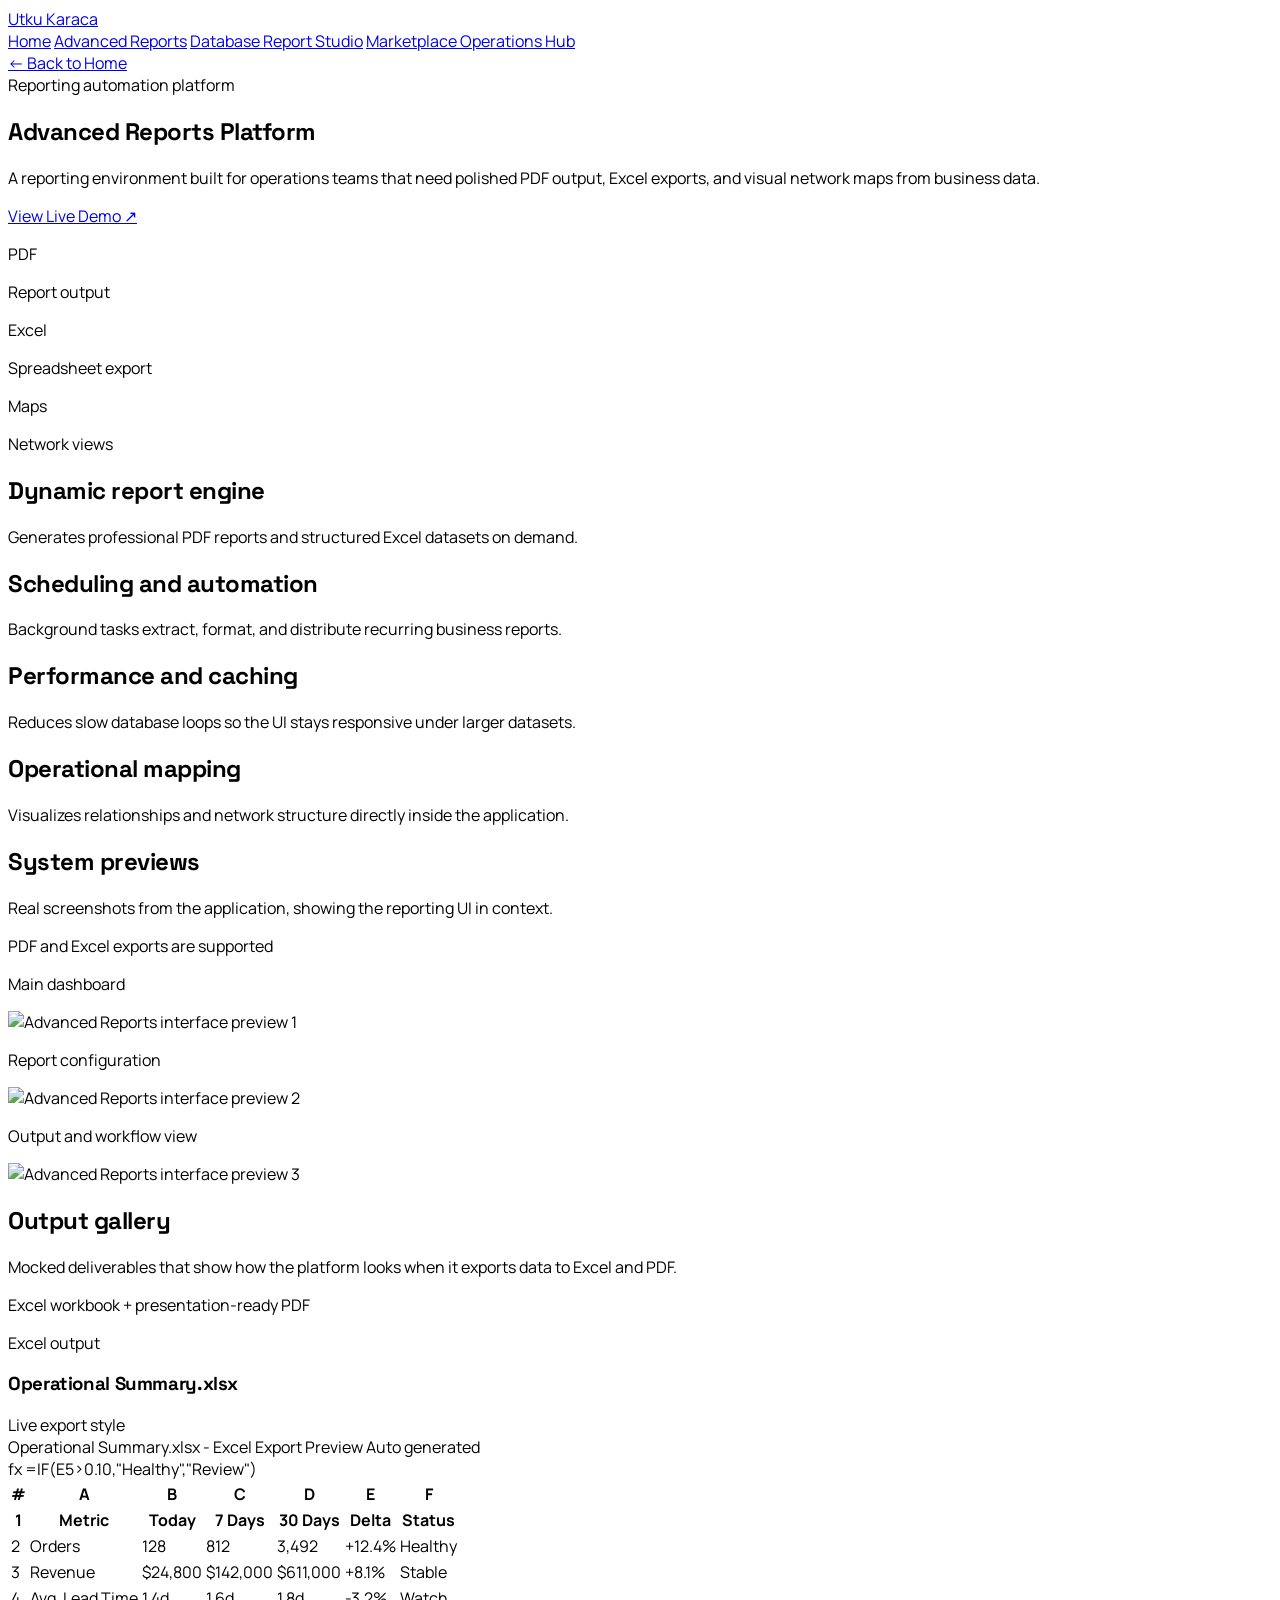
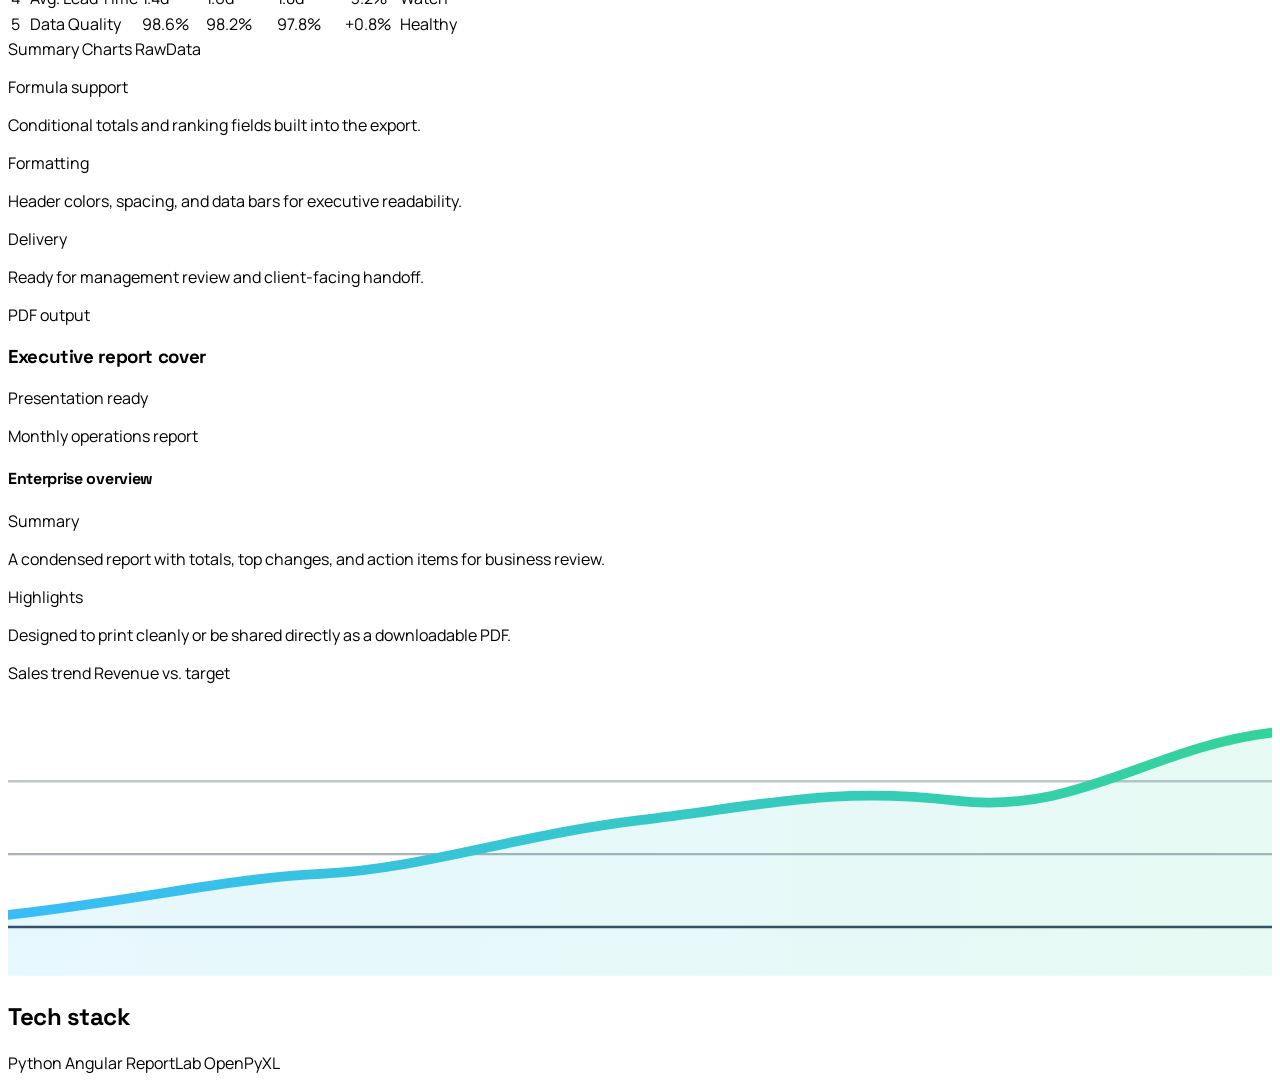
==== advanced-reports.html @ 35b6f120 "advanved button" ====
<!DOCTYPE html>
<html lang="en">
<head>
    <meta charset="UTF-8">
    <meta name="viewport" content="width=device-width, initial-scale=1.0">
    <title>Advanced Reports Platform | Utku Karaca</title>
    <script src="https://cdn.tailwindcss.com"></script>
    <style>
        @import url('https://fonts.googleapis.com/css2?family=Manrope:wght@400;500;600;700;800&family=Space+Grotesk:wght@500;600;700&display=swap');
        body { font-family: 'Manrope', sans-serif; }
        h1, h2, h3, h4 { font-family: 'Space Grotesk', sans-serif; letter-spacing: -0.02em; }
    </style>
</head>
<body class="bg-slate-950 text-slate-100">
    <div class="fixed inset-0 pointer-events-none -z-10 overflow-hidden">
        <div class="absolute -top-24 -left-24 h-80 w-80 rounded-full bg-sky-500/20 blur-3xl"></div>
        <div class="absolute top-1/3 -right-24 h-80 w-80 rounded-full bg-cyan-500/10 blur-3xl"></div>
    </div>

    <nav class="sticky top-0 z-50 border-b border-white/10 bg-slate-950/80 backdrop-blur-xl">
        <div class="max-w-7xl mx-auto px-6">
            <div class="flex h-16 items-center justify-between">
                <a href="index.html" class="text-lg font-semibold tracking-tight text-white">Utku Karaca</a>
                <div class="hidden md:flex items-center gap-8 text-sm font-medium text-slate-300">
                    <a href="index.html" class="hover:text-white transition">Home</a>
                    <a href="advanced-reports.html" class="text-white">Advanced Reports</a>
                    <a href="project_y.html" class="hover:text-white transition">Database Report Studio</a>
                    <a href="project_x.html" class="hover:text-white transition">Marketplace Operations Hub</a>
                </div>
            </div>
        </div>
    </nav>

    <main class="max-w-5xl mx-auto px-6 py-16 lg:py-24">
        <a href="index.html" class="inline-flex items-center rounded-full border border-white/10 bg-white/5 px-4 py-2 text-sm font-semibold text-white transition hover:bg-white/10">
            <span class="mr-2">&larr;</span> Back to Home
        </a>

        <section class="mt-10 grid gap-10 lg:grid-cols-[1.15fr_0.85fr] lg:items-end">
            <div>
                <span class="inline-flex items-center rounded-full border border-sky-400/30 bg-sky-400/10 px-4 py-2 text-sm font-medium text-sky-200">
                    Reporting automation platform
                </span>
                <h1 class="mt-6 text-4xl font-extrabold tracking-tight text-white sm:text-5xl">Advanced Reports Platform</h1>
                <p class="mt-6 max-w-3xl text-lg leading-8 text-slate-300">
                    A reporting environment built for operations teams that need polished PDF output, Excel exports, and visual network maps from business data.
                </p>
                <div class="mt-8 flex flex-wrap gap-3">
                    <a href="https://sqlkk.github.io/advanced_reports_stage" target="_blank" rel="noopener noreferrer" class="inline-flex items-center justify-center rounded-full bg-cyan-500 px-6 py-3 text-sm font-bold text-slate-950 transition hover:bg-cyan-400 shadow-lg shadow-cyan-500/20">View Live Demo &nearr;</a>
                </div>
            </div>

            <div class="rounded-3xl border border-white/10 bg-white/5 p-6 shadow-2xl shadow-black/20 backdrop-blur">
                <div class="grid gap-4 sm:grid-cols-3">
                    <div class="rounded-2xl border border-white/10 bg-slate-900/70 p-4 text-center">
                        <p class="text-sm uppercase tracking-[0.2em] text-slate-400">PDF</p>
                        <p class="mt-2 text-lg font-semibold text-white">Report output</p>
                    </div>
                    <div class="rounded-2xl border border-white/10 bg-slate-900/70 p-4 text-center">
                        <p class="text-sm uppercase tracking-[0.2em] text-slate-400">Excel</p>
                        <p class="mt-2 text-lg font-semibold text-white">Spreadsheet export</p>
                    </div>
                    <div class="rounded-2xl border border-white/10 bg-slate-900/70 p-4 text-center">
                        <p class="text-sm uppercase tracking-[0.2em] text-slate-400">Maps</p>
                        <p class="mt-2 text-lg font-semibold text-white">Network views</p>
                    </div>
                </div>
            </div>
        </section>

        <section class="mt-12 grid gap-6 md:grid-cols-2 xl:grid-cols-4">
            <div class="rounded-3xl border border-white/10 bg-white/5 p-6">
                <h2 class="text-lg font-semibold text-white">Dynamic report engine</h2>
                <p class="mt-3 text-sm leading-7 text-slate-300">Generates professional PDF reports and structured Excel datasets on demand.</p>
            </div>
            <div class="rounded-3xl border border-white/10 bg-white/5 p-6">
                <h2 class="text-lg font-semibold text-white">Scheduling and automation</h2>
                <p class="mt-3 text-sm leading-7 text-slate-300">Background tasks extract, format, and distribute recurring business reports.</p>
            </div>
            <div class="rounded-3xl border border-white/10 bg-white/5 p-6">
                <h2 class="text-lg font-semibold text-white">Performance and caching</h2>
                <p class="mt-3 text-sm leading-7 text-slate-300">Reduces slow database loops so the UI stays responsive under larger datasets.</p>
            </div>
            <div class="rounded-3xl border border-white/10 bg-white/5 p-6">
                <h2 class="text-lg font-semibold text-white">Operational mapping</h2>
                <p class="mt-3 text-sm leading-7 text-slate-300">Visualizes relationships and network structure directly inside the application.</p>
            </div>
        </section>

        <section class="mt-12 rounded-3xl border border-white/10 bg-slate-900/60 p-8 shadow-xl shadow-black/10">
            <div class="flex flex-wrap items-center justify-between gap-4 border-b border-white/10 pb-4">
                <div>
                    <h2 class="text-2xl font-bold text-white">System previews</h2>
                    <p class="mt-2 text-sm text-slate-300">Real screenshots from the application, showing the reporting UI in context.</p>
                </div>
                <div class="rounded-full border border-emerald-400/20 bg-emerald-400/10 px-4 py-2 text-sm font-semibold text-emerald-200">
                    PDF and Excel exports are supported
                </div>
            </div>

            <div class="mt-8 grid gap-6 md:grid-cols-2">
                <div class="rounded-2xl border border-white/10 bg-slate-950/60 p-3 shadow-lg">
                    <p class="mb-3 px-2 text-xs font-semibold uppercase tracking-[0.25em] text-slate-400">Main dashboard</p>
                    <img src="advanced_reports_im/img1.png" alt="Advanced Reports interface preview 1" class="w-full rounded-xl border border-white/10 transition duration-500 hover:scale-[1.01]">
                </div>
                <div class="rounded-2xl border border-white/10 bg-slate-950/60 p-3 shadow-lg">
                    <p class="mb-3 px-2 text-xs font-semibold uppercase tracking-[0.25em] text-slate-400">Report configuration</p>
                    <img src="advanced_reports_im/img2.png" alt="Advanced Reports interface preview 2" class="w-full rounded-xl border border-white/10 transition duration-500 hover:scale-[1.01]">
                </div>
                <div class="rounded-2xl border border-white/10 bg-slate-950/60 p-3 shadow-lg md:col-span-2">
                    <p class="mb-3 px-2 text-xs font-semibold uppercase tracking-[0.25em] text-slate-400">Output and workflow view</p>
                    <img src="advanced_reports_im/img3.png" alt="Advanced Reports interface preview 3" class="w-full rounded-xl border border-white/10 transition duration-500 hover:scale-[1.01]">
                </div>
            </div>
        </section>

        <section class="mt-12 rounded-3xl border border-white/10 bg-white/5 p-8">
            <div class="flex flex-wrap items-end justify-between gap-4 border-b border-white/10 pb-4">
                <div>
                    <h2 class="text-2xl font-bold text-white">Output gallery</h2>
                    <p class="mt-2 text-sm text-slate-300">Mocked deliverables that show how the platform looks when it exports data to Excel and PDF.</p>
                </div>
                <div class="rounded-full border border-sky-400/20 bg-sky-400/10 px-4 py-2 text-sm font-semibold text-sky-200">
                    Excel workbook + presentation-ready PDF
                </div>
            </div>

            <div class="mt-8 grid gap-6 xl:grid-cols-[1.1fr_0.9fr]">
                <div class="rounded-3xl border border-sky-400/20 bg-slate-950/80 p-5 shadow-2xl shadow-black/20">
                    <div class="flex items-center justify-between border-b border-white/10 pb-4">
                        <div>
                            <p class="text-xs font-semibold uppercase tracking-[0.25em] text-slate-400">Excel output</p>
                            <h3 class="mt-1 text-xl font-bold text-white">Operational Summary.xlsx</h3>
                        </div>
                        <div class="rounded-full bg-emerald-400/10 px-3 py-1 text-xs font-semibold text-emerald-200">Live export style</div>
                    </div>

                    <div class="mt-5 overflow-hidden rounded-2xl border border-white/10 bg-white text-slate-900 shadow-xl">
                        <div class="flex items-center justify-between border-b border-slate-200 bg-[#f3f5f8] px-4 py-2 text-xs text-slate-600">
                            <div class="flex items-center gap-2">
                                <span class="h-2.5 w-2.5 rounded-full bg-red-400"></span>
                                <span class="h-2.5 w-2.5 rounded-full bg-amber-400"></span>
                                <span class="h-2.5 w-2.5 rounded-full bg-emerald-400"></span>
                            </div>
                            <span class="font-semibold">Operational Summary.xlsx - Excel Export Preview</span>
                            <span class="text-slate-400">Auto generated</span>
                        </div>

                        <div class="border-b border-slate-200 bg-[#e9edf3] px-4 py-2 text-xs text-slate-700">
                            <span class="font-semibold text-slate-500">fx</span>
                            <span class="ml-2 rounded bg-white px-2 py-1 font-mono text-[11px]">=IF(E5&gt;0.10,"Healthy","Review")</span>
                        </div>

                        <div class="overflow-x-auto">
                            <table class="w-full min-w-[760px] border-collapse text-[13px]">
                                <thead>
                                    <tr class="bg-[#eef2f7] text-[11px] uppercase tracking-[0.15em] text-slate-500">
                                        <th class="w-12 border border-slate-200 px-2 py-2 text-center">#</th>
                                        <th class="w-32 border border-slate-200 px-3 py-2 text-left">A</th>
                                        <th class="w-28 border border-slate-200 px-3 py-2 text-left">B</th>
                                        <th class="w-28 border border-slate-200 px-3 py-2 text-left">C</th>
                                        <th class="w-28 border border-slate-200 px-3 py-2 text-left">D</th>
                                        <th class="w-28 border border-slate-200 px-3 py-2 text-left">E</th>
                                        <th class="w-28 border border-slate-200 px-3 py-2 text-left">F</th>
                                    </tr>
                                    <tr class="bg-[#f8fafc] text-[12px] font-semibold text-slate-700">
                                        <th class="border border-slate-200 px-2 py-2 text-center">1</th>
                                        <th class="border border-slate-200 px-3 py-2 text-left">Metric</th>
                                        <th class="border border-slate-200 px-3 py-2 text-left">Today</th>
                                        <th class="border border-slate-200 px-3 py-2 text-left">7 Days</th>
                                        <th class="border border-slate-200 px-3 py-2 text-left">30 Days</th>
                                        <th class="border border-slate-200 px-3 py-2 text-left">Delta</th>
                                        <th class="border border-slate-200 px-3 py-2 text-left">Status</th>
                                    </tr>
                                </thead>
                                <tbody>
                                    <tr>
                                        <td class="border border-slate-200 px-2 py-2 text-center bg-[#f8fafc] text-slate-500">2</td>
                                        <td class="border border-slate-200 px-3 py-2 font-medium">Orders</td>
                                        <td class="border border-slate-200 px-3 py-2">128</td>
                                        <td class="border border-slate-200 px-3 py-2">812</td>
                                        <td class="border border-slate-200 px-3 py-2">3,492</td>
                                        <td class="border border-slate-200 px-3 py-2 text-emerald-700 font-semibold">+12.4%</td>
                                        <td class="border border-slate-200 px-3 py-2"><span class="rounded bg-emerald-100 px-2 py-1 text-xs font-semibold text-emerald-700">Healthy</span></td>
                                    </tr>
                                    <tr class="bg-slate-50/70">
                                        <td class="border border-slate-200 px-2 py-2 text-center bg-[#f8fafc] text-slate-500">3</td>
                                        <td class="border border-slate-200 px-3 py-2 font-medium">Revenue</td>
                                        <td class="border border-slate-200 px-3 py-2">$24,800</td>
                                        <td class="border border-slate-200 px-3 py-2">$142,000</td>
                                        <td class="border border-slate-200 px-3 py-2">$611,000</td>
                                        <td class="border border-slate-200 px-3 py-2 text-emerald-700 font-semibold">+8.1%</td>
                                        <td class="border border-slate-200 px-3 py-2"><span class="rounded bg-emerald-100 px-2 py-1 text-xs font-semibold text-emerald-700">Stable</span></td>
                                    </tr>
                                    <tr>
                                        <td class="border border-slate-200 px-2 py-2 text-center bg-[#f8fafc] text-slate-500">4</td>
                                        <td class="border border-slate-200 px-3 py-2 font-medium">Avg. Lead Time</td>
                                        <td class="border border-slate-200 px-3 py-2">1.4d</td>
                                        <td class="border border-slate-200 px-3 py-2">1.6d</td>
                                        <td class="border border-slate-200 px-3 py-2">1.8d</td>
                                        <td class="border border-slate-200 px-3 py-2 text-amber-700 font-semibold">-3.2%</td>
                                        <td class="border border-slate-200 px-3 py-2"><span class="rounded bg-amber-100 px-2 py-1 text-xs font-semibold text-amber-700">Watch</span></td>
                                    </tr>
                                    <tr class="bg-slate-50/70">
                                        <td class="border border-slate-200 px-2 py-2 text-center bg-[#f8fafc] text-slate-500">5</td>
                                        <td class="border border-slate-200 px-3 py-2 font-medium">Data Quality</td>
                                        <td class="border border-slate-200 px-3 py-2">98.6%</td>
                                        <td class="border border-slate-200 px-3 py-2">98.2%</td>
                                        <td class="border border-slate-200 px-3 py-2">97.8%</td>
                                        <td class="border border-slate-200 px-3 py-2 text-emerald-700 font-semibold">+0.8%</td>
                                        <td class="border border-slate-200 px-3 py-2"><span class="rounded bg-emerald-100 px-2 py-1 text-xs font-semibold text-emerald-700">Healthy</span></td>
                                    </tr>
                                </tbody>
                            </table>
                        </div>

                        <div class="border-t border-slate-200 bg-[#eef2f7] px-4 py-2 text-xs text-slate-600">
                            <span class="inline-flex items-center rounded bg-white px-2 py-1 font-semibold">Summary</span>
                            <span class="ml-2 inline-flex items-center rounded bg-slate-200 px-2 py-1">Charts</span>
                            <span class="ml-2 inline-flex items-center rounded bg-slate-200 px-2 py-1">RawData</span>
                        </div>
                    </div>

                    <div class="mt-5 grid gap-4 sm:grid-cols-3">
                        <div class="rounded-2xl border border-white/10 bg-slate-900/70 p-4">
                            <p class="text-xs uppercase tracking-[0.2em] text-slate-400">Formula support</p>
                            <p class="mt-2 text-sm text-slate-200">Conditional totals and ranking fields built into the export.</p>
                        </div>
                        <div class="rounded-2xl border border-white/10 bg-slate-900/70 p-4">
                            <p class="text-xs uppercase tracking-[0.2em] text-slate-400">Formatting</p>
                            <p class="mt-2 text-sm text-slate-200">Header colors, spacing, and data bars for executive readability.</p>
                        </div>
                        <div class="rounded-2xl border border-white/10 bg-slate-900/70 p-4">
                            <p class="text-xs uppercase tracking-[0.2em] text-slate-400">Delivery</p>
                            <p class="mt-2 text-sm text-slate-200">Ready for management review and client-facing handoff.</p>
                        </div>
                    </div>
                </div>

                <div class="rounded-3xl border border-white/10 bg-slate-950/80 p-5 shadow-2xl shadow-black/20">
                    <div class="flex items-center justify-between border-b border-white/10 pb-4">
                        <div>
                            <p class="text-xs font-semibold uppercase tracking-[0.25em] text-slate-400">PDF output</p>
                            <h3 class="mt-1 text-xl font-bold text-white">Executive report cover</h3>
                        </div>
                        <div class="rounded-full bg-sky-400/10 px-3 py-1 text-xs font-semibold text-sky-200">Presentation ready</div>
                    </div>

                    <div class="mt-5 rounded-3xl border border-white/10 bg-gradient-to-br from-slate-900 via-slate-950 to-slate-900 p-6">
                        <div class="flex items-center justify-between">
                            <div>
                                <p class="text-xs uppercase tracking-[0.25em] text-sky-300">Monthly operations report</p>
                                <h4 class="mt-2 text-2xl font-bold text-white">Enterprise overview</h4>
                            </div>
                            <div class="h-12 w-12 rounded-2xl bg-white/10"></div>
                        </div>

                        <div class="mt-6 grid gap-4 sm:grid-cols-2">
                            <div class="rounded-2xl border border-white/10 bg-white/5 p-4">
                                <p class="text-xs uppercase tracking-[0.2em] text-slate-400">Summary</p>
                                <p class="mt-2 text-sm leading-6 text-slate-200">A condensed report with totals, top changes, and action items for business review.</p>
                            </div>
                            <div class="rounded-2xl border border-white/10 bg-white/5 p-4">
                                <p class="text-xs uppercase tracking-[0.2em] text-slate-400">Highlights</p>
                                <p class="mt-2 text-sm leading-6 text-slate-200">Designed to print cleanly or be shared directly as a downloadable PDF.</p>
                            </div>
                        </div>

                        <div class="mt-6 h-44 rounded-2xl border border-white/10 bg-slate-900/70 p-4">
                            <div class="mb-3 flex items-center justify-between text-xs uppercase tracking-[0.2em] text-slate-400">
                                <span>Sales trend</span>
                                <span>Revenue vs. target</span>
                            </div>
                            <svg viewBox="0 0 520 120" class="h-full w-full" aria-label="Sales trend chart">
                                <defs>
                                    <linearGradient id="trendGradient" x1="0" x2="1" y1="0" y2="0">
                                        <stop offset="0%" stop-color="#38bdf8" />
                                        <stop offset="100%" stop-color="#34d399" />
                                    </linearGradient>
                                </defs>
                                <g stroke="#334155" stroke-width="1">
                                    <line x1="0" y1="100" x2="520" y2="100" />
                                    <line x1="0" y1="70" x2="520" y2="70" opacity="0.4" />
                                    <line x1="0" y1="40" x2="520" y2="40" opacity="0.3" />
                                </g>
                                <path d="M 0 95 C 60 88, 90 80, 130 78 S 210 62, 260 56 S 340 42, 390 48 S 470 26, 520 20" fill="none" stroke="url(#trendGradient)" stroke-width="4" stroke-linecap="round" />
                                <path d="M 0 95 C 60 88, 90 80, 130 78 S 210 62, 260 56 S 340 42, 390 48 S 470 26, 520 20 L 520 120 L 0 120 Z" fill="url(#trendGradient)" opacity="0.12" />
                            </svg>
                        </div>
                    </div>
                </div>
            </div>
        </section>

        <section class="mt-12 rounded-3xl border border-white/10 bg-white/5 p-8">
            <h2 class="text-2xl font-bold text-white">Tech stack</h2>
            <div class="mt-5 flex flex-wrap gap-3 text-sm font-semibold">
                <span class="rounded-full bg-sky-400/10 px-4 py-2 text-sky-200">Python</span>
                <span class="rounded-full bg-sky-400/10 px-4 py-2 text-sky-200">Angular</span>
                <span class="rounded-full bg-sky-400/10 px-4 py-2 text-sky-200">ReportLab</span>
                <span class="rounded-full bg-sky-400/10 px-4 py-2 text-sky-200">OpenPyXL</span>
            </div>
        </section>
    </main>
</body>
</html>
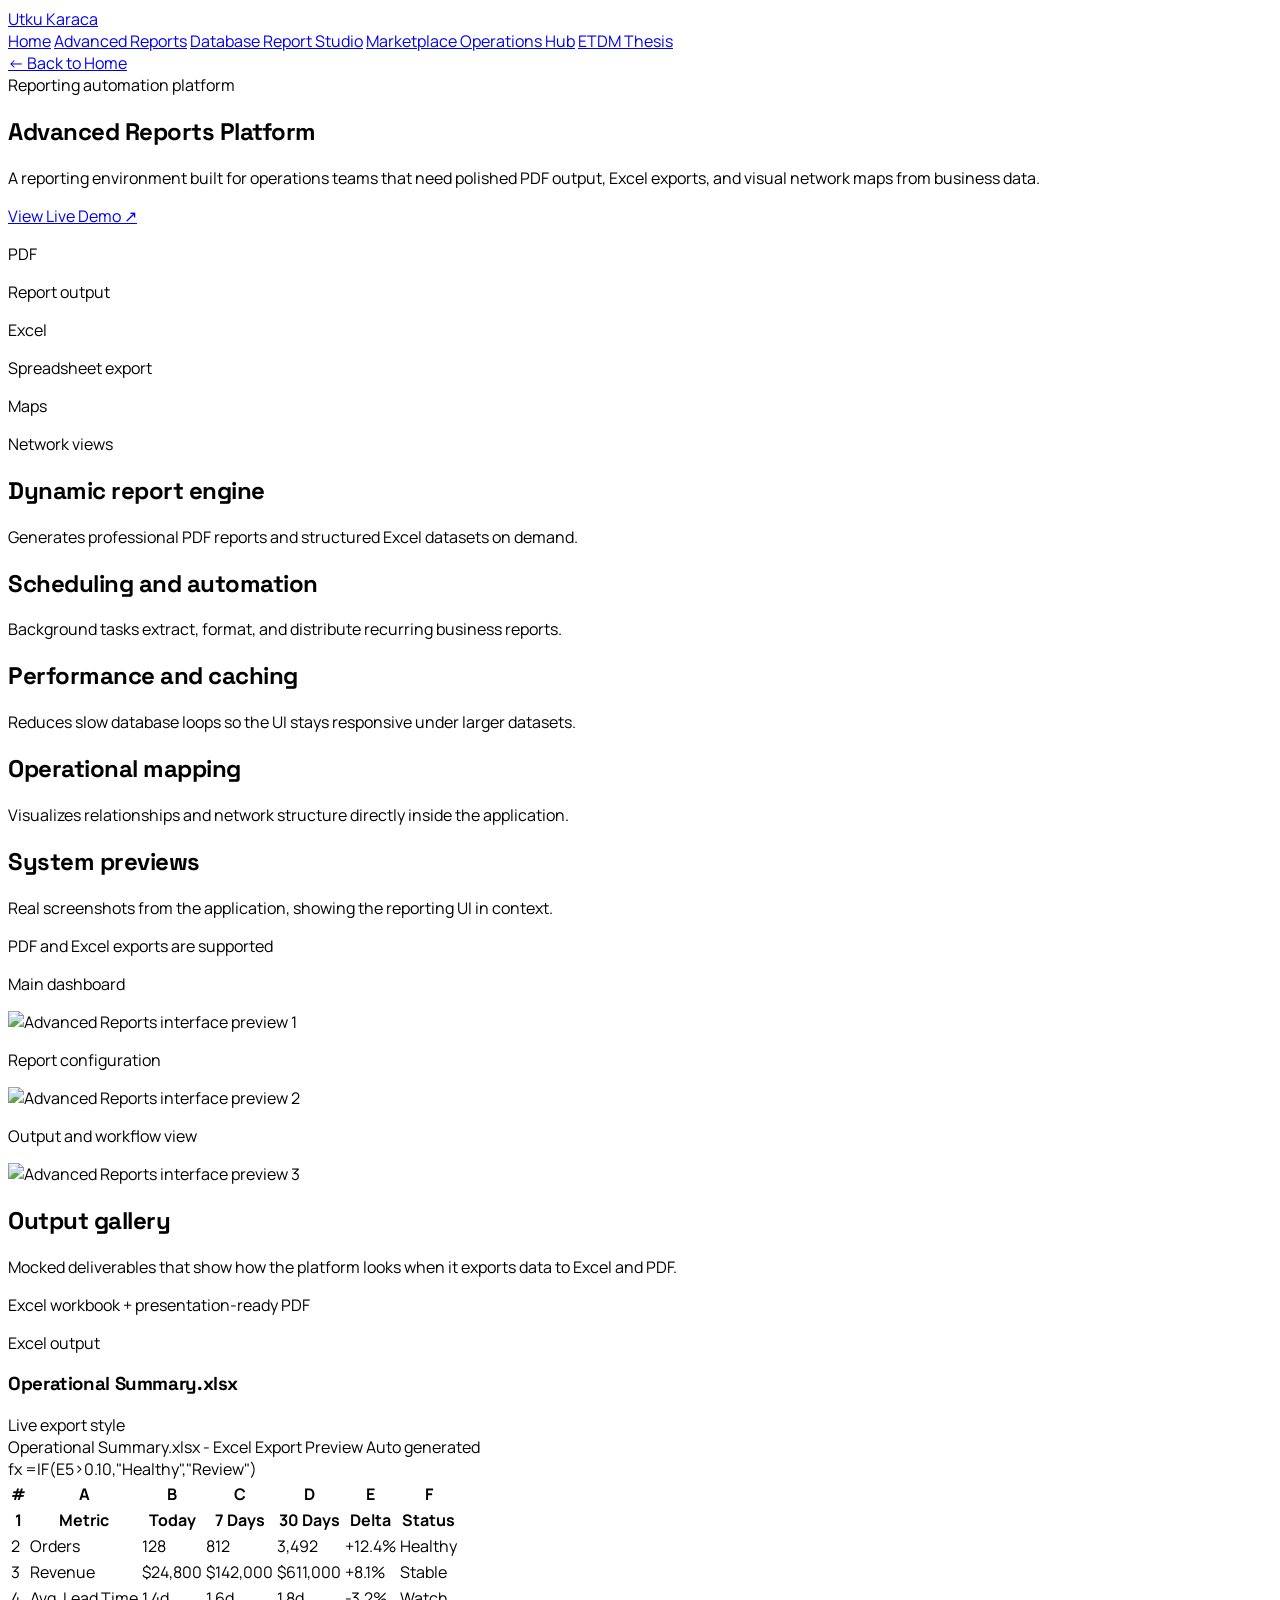
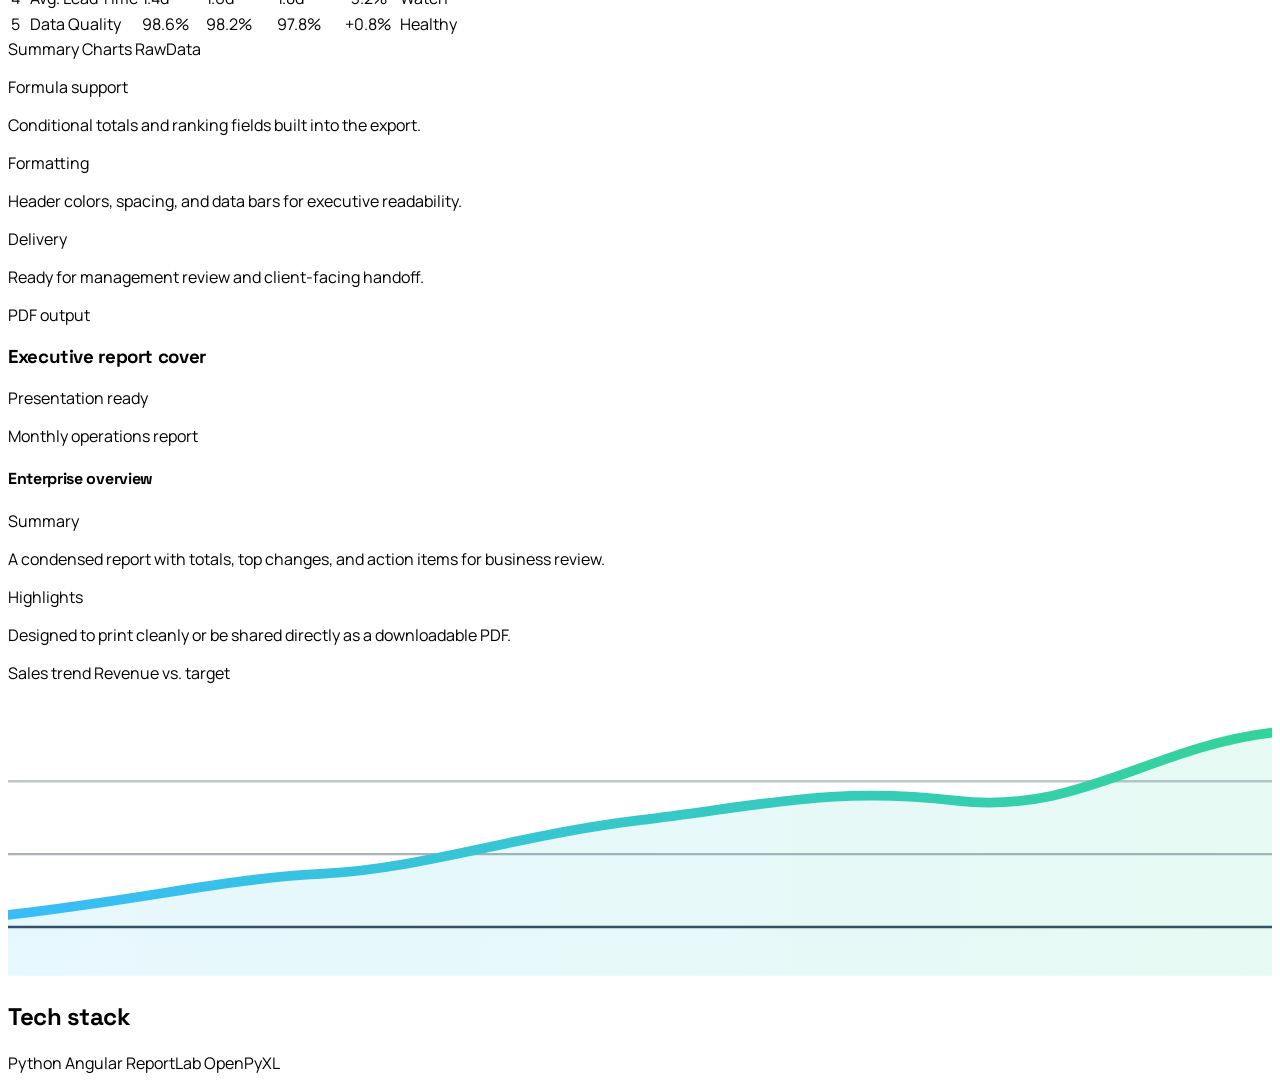
==== commit 467e6139: "Rebuild portfolio: full personal page + thesis page + CV - New index.html: hero, about/skills, work " ====
--- a/advanced-reports.html
+++ b/advanced-reports.html
@@ -26,6 +26,7 @@
                     <a href="advanced-reports.html" class="text-white">Advanced Reports</a>
                     <a href="project_y.html" class="hover:text-white transition">Database Report Studio</a>
                     <a href="project_x.html" class="hover:text-white transition">Marketplace Operations Hub</a>
+                    <a href="thesis.html" class="hover:text-white transition">ETDM Thesis</a>
                 </div>
             </div>
         </div>
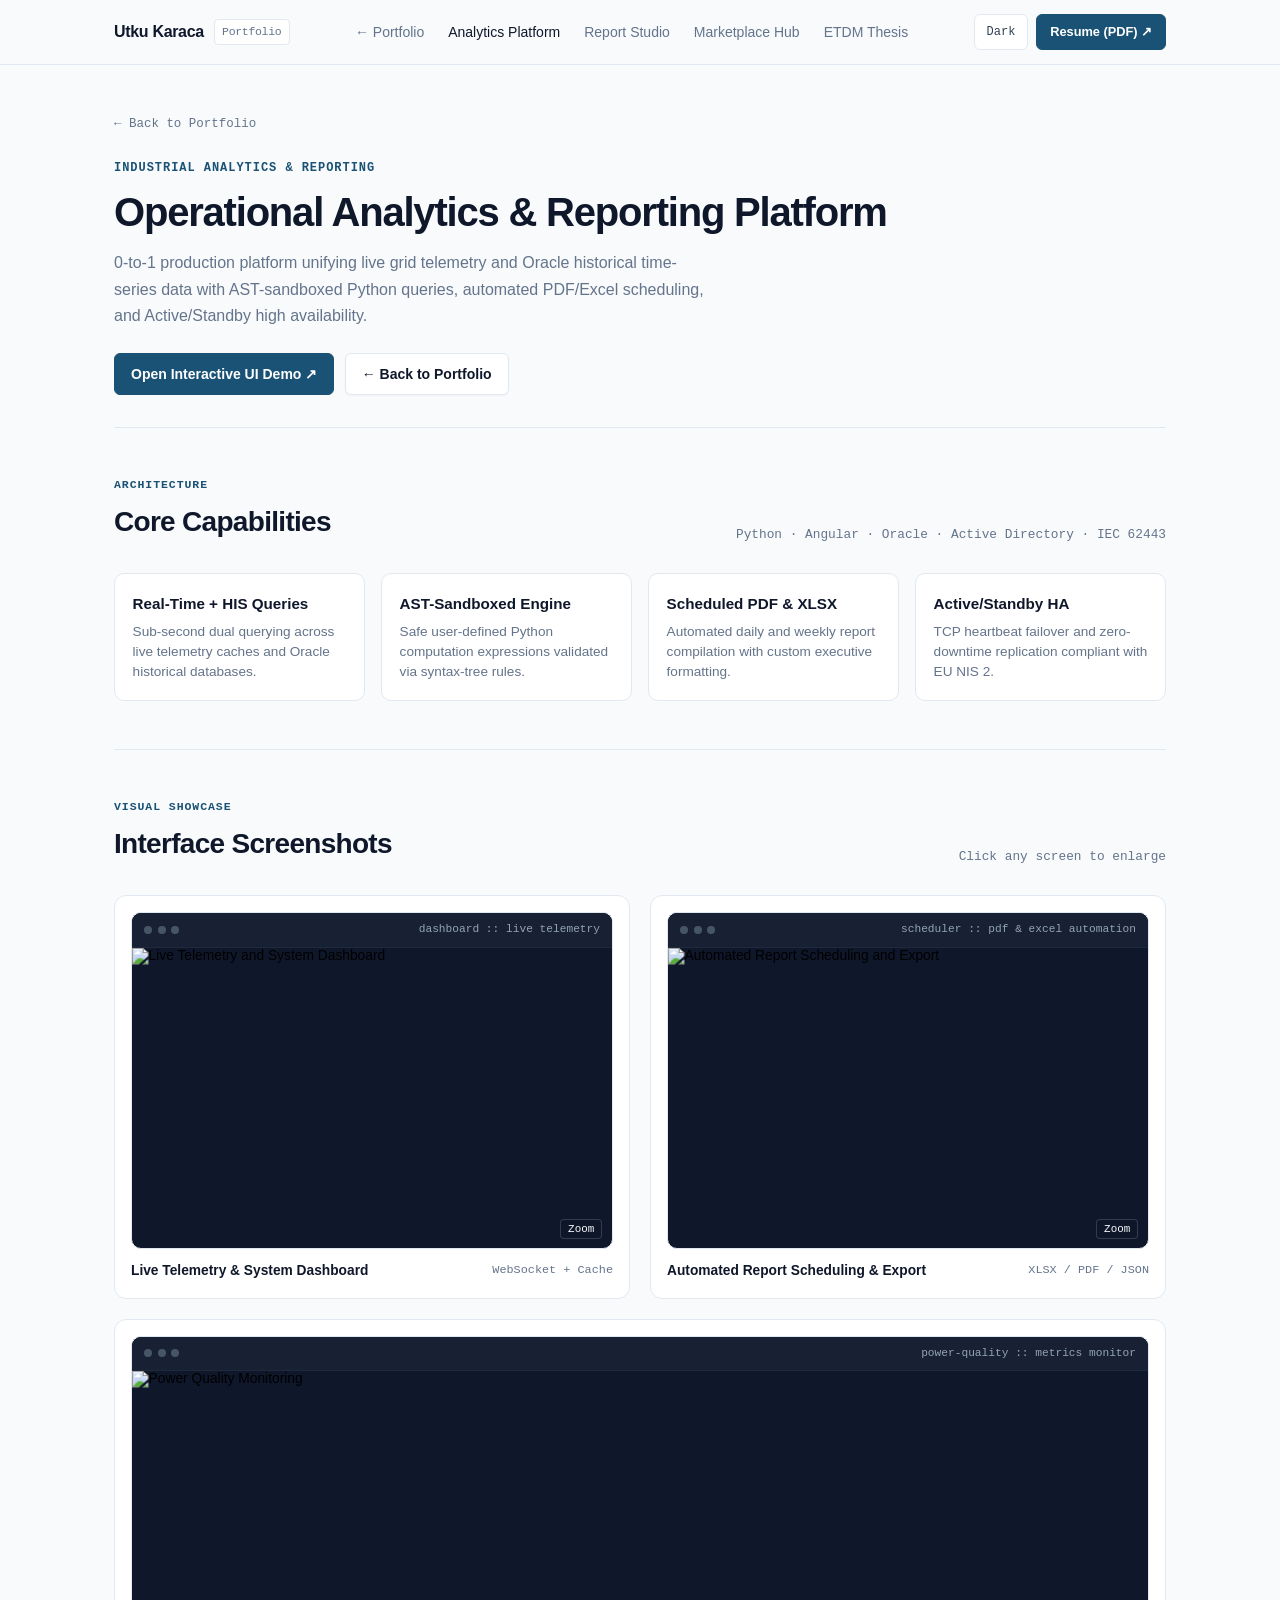
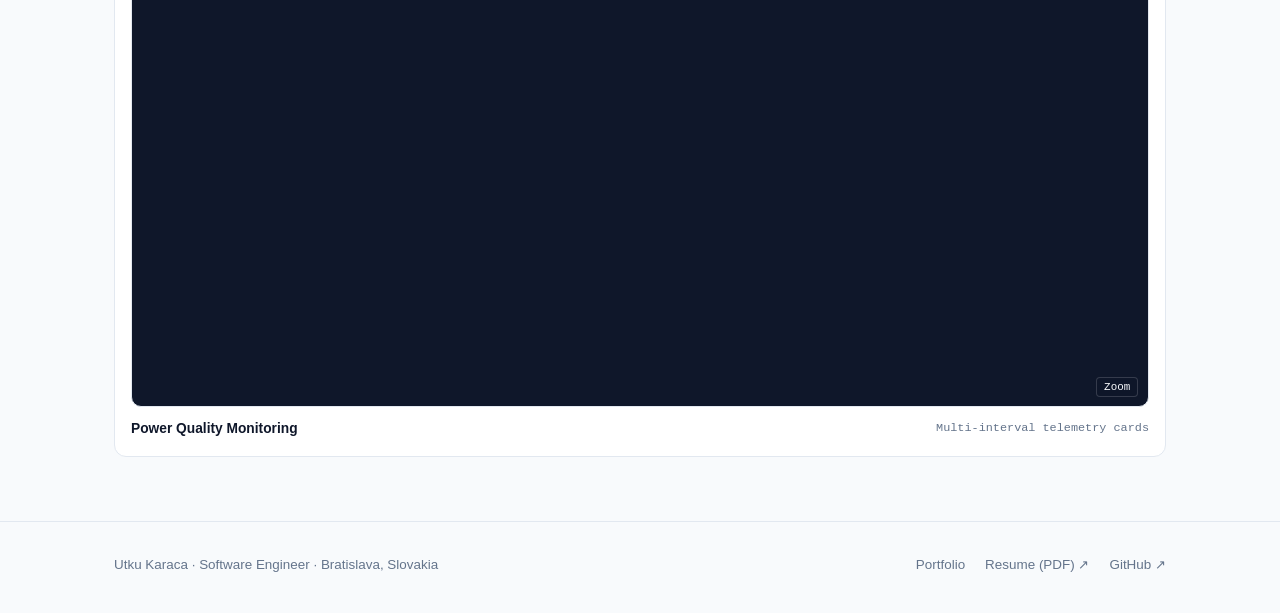
==== commit a444c49d: "Redesign portfolio with updated CV, projects, and visual previews" ====
--- a/advanced-reports.html
+++ b/advanced-reports.html
@@ -1,307 +1,199 @@
 <!DOCTYPE html>
 <html lang="en">
 <head>
-    <meta charset="UTF-8">
-    <meta name="viewport" content="width=device-width, initial-scale=1.0">
-    <title>Advanced Reports Platform | Utku Karaca</title>
-    <script src="https://cdn.tailwindcss.com"></script>
-    <style>
-        @import url('https://fonts.googleapis.com/css2?family=Manrope:wght@400;500;600;700;800&family=Space+Grotesk:wght@500;600;700&display=swap');
-        body { font-family: 'Manrope', sans-serif; }
-        h1, h2, h3, h4 { font-family: 'Space Grotesk', sans-serif; letter-spacing: -0.02em; }
-    </style>
+  <meta charset="UTF-8" />
+  <meta name="viewport" content="width=device-width, initial-scale=1.0" />
+  <meta http-equiv="Content-Security-Policy" content="default-src 'self'; script-src 'self'; style-src 'self' https://fonts.googleapis.com; font-src 'self' https://fonts.gstatic.com; img-src 'self' data:; connect-src 'self'; object-src 'none'; base-uri 'self'; form-action 'none';" />
+  <meta name="referrer" content="strict-origin-when-cross-origin" />
+  <!-- TODO(security): HTTP response headers X-Frame-Options, CSP frame-ancestors, Permissions-Policy, and X-Content-Type-Options: nosniff are controlled by GitHub Pages static hosting and cannot be set via HTML meta tags. -->
+  <title>Operational Analytics &amp; Reporting Platform | Utku Karaca</title>
+  <link rel="preconnect" href="https://fonts.googleapis.com" />
+  <link rel="preconnect" href="https://fonts.gstatic.com" crossorigin />
+  <link href="https://fonts.googleapis.com/css2?family=Inter:wght@400;500;600;700&family=JetBrains+Mono:wght@400;500;600&display=swap" rel="stylesheet" />
+  <link rel="stylesheet" href="assets/styles.css" />
 </head>
-<body class="bg-slate-950 text-slate-100">
-    <div class="fixed inset-0 pointer-events-none -z-10 overflow-hidden">
-        <div class="absolute -top-24 -left-24 h-80 w-80 rounded-full bg-sky-500/20 blur-3xl"></div>
-        <div class="absolute top-1/3 -right-24 h-80 w-80 rounded-full bg-cyan-500/10 blur-3xl"></div>
+<body>
+  <header class="site-header">
+    <div class="container header-inner">
+      <a href="index.html" class="brand">
+        <span>Utku Karaca</span>
+        <span class="brand-loc">Portfolio</span>
+      </a>
+      <nav class="nav-links" aria-label="Case study navigation">
+        <a href="index.html">← Portfolio</a>
+        <a href="advanced-reports.html" class="is-active">Analytics Platform</a>
+        <a href="project_y.html">Report Studio</a>
+        <a href="project_x.html">Marketplace Hub</a>
+        <a href="thesis.html">ETDM Thesis</a>
+      </nav>
+      <div class="header-actions">
+        <button id="theme-toggle" type="button" class="icon-btn" aria-label="Switch to dark theme">Dark</button>
+        <a href="uk_resume.pdf" target="_blank" rel="noopener noreferrer" class="btn btn-primary btn-sm">Resume (PDF) ↗</a>
+        <button id="menu-toggle" type="button" class="icon-btn menu-toggle" aria-expanded="false" aria-controls="mobile-nav">Menu</button>
+      </div>
     </div>
+    <nav id="mobile-nav" class="container mobile-nav" aria-label="Mobile navigation">
+      <a href="index.html">← Portfolio</a>
+      <a href="advanced-reports.html">Analytics Platform</a>
+      <a href="project_y.html">Report Studio</a>
+      <a href="project_x.html">Marketplace Hub</a>
+      <a href="thesis.html">ETDM Thesis</a>
+      <a href="uk_resume.pdf" target="_blank" rel="noopener noreferrer">Resume (PDF) ↗</a>
+    </nav>
+  </header>
 
-    <nav class="sticky top-0 z-50 border-b border-white/10 bg-slate-950/80 backdrop-blur-xl">
-        <div class="max-w-7xl mx-auto px-6">
-            <div class="flex h-16 items-center justify-between">
-                <a href="index.html" class="text-lg font-semibold tracking-tight text-white">Utku Karaca</a>
-                <div class="hidden md:flex items-center gap-8 text-sm font-medium text-slate-300">
-                    <a href="index.html" class="hover:text-white transition">Home</a>
-                    <a href="advanced-reports.html" class="text-white">Advanced Reports</a>
-                    <a href="project_y.html" class="hover:text-white transition">Database Report Studio</a>
-                    <a href="project_x.html" class="hover:text-white transition">Marketplace Operations Hub</a>
-                    <a href="thesis.html" class="hover:text-white transition">ETDM Thesis</a>
-                </div>
+  <main class="container">
+    <section class="hero-subpage">
+      <a href="index.html" class="back-link">← Back to Portfolio</a>
+      <p class="eyebrow">Industrial Analytics &amp; Reporting</p>
+      <h1 class="hero-title">Operational Analytics &amp; Reporting Platform</h1>
+      <p class="hero-summary">
+        0-to-1 production platform unifying live grid telemetry and Oracle historical time-series data with AST-sandboxed Python queries, automated PDF/Excel scheduling, and Active/Standby high availability.
+      </p>
+      <div class="cta-group">
+        <a href="https://sqlkk.github.io/advanced_reports_stage" target="_blank" rel="noopener noreferrer" class="btn btn-primary">Open Interactive UI Demo ↗</a>
+        <a href="index.html" class="btn btn-secondary">← Back to Portfolio</a>
+      </div>
+    </section>
+
+    <section class="section">
+      <div class="section-header">
+        <div>
+          <p class="section-kicker">Architecture</p>
+          <h2 class="section-title">Core Capabilities</h2>
+        </div>
+        <p class="section-meta">Python · Angular · Oracle · Active Directory · IEC 62443</p>
+      </div>
+
+      <div class="spec-grid">
+        <div class="spec-card">
+          <h3 class="spec-title">Real-Time + HIS Queries</h3>
+          <p class="spec-desc">Sub-second dual querying across live telemetry caches and Oracle historical databases.</p>
+        </div>
+        <div class="spec-card">
+          <h3 class="spec-title">AST-Sandboxed Engine</h3>
+          <p class="spec-desc">Safe user-defined Python computation expressions validated via syntax-tree rules.</p>
+        </div>
+        <div class="spec-card">
+          <h3 class="spec-title">Scheduled PDF &amp; XLSX</h3>
+          <p class="spec-desc">Automated daily and weekly report compilation with custom executive formatting.</p>
+        </div>
+        <div class="spec-card">
+          <h3 class="spec-title">Active/Standby HA</h3>
+          <p class="spec-desc">TCP heartbeat failover and zero-downtime replication compliant with EU NIS 2.</p>
+        </div>
+      </div>
+    </section>
+
+    <section class="section">
+      <div class="section-header">
+        <div>
+          <p class="section-kicker">Visual Showcase</p>
+          <h2 class="section-title">Interface Screenshots</h2>
+        </div>
+        <p class="section-meta">Click any screen to enlarge</p>
+      </div>
+
+      <div class="gallery-grid">
+        <article class="gallery-card">
+          <div class="window-frame">
+            <div class="window-bar">
+              <span class="window-dots" aria-hidden="true">
+                <span class="window-dot"></span>
+                <span class="window-dot"></span>
+                <span class="window-dot"></span>
+              </span>
+              <span class="window-title">dashboard :: live telemetry</span>
             </div>
-        </div>
-    </nav>
+            <button type="button"
+                    class="window-viewport window-viewport-button"
+                    data-lightbox-src="advanced_reports_im/img1.png"
+                    data-lightbox-alt="Live Telemetry and System Dashboard"
+                    data-lightbox-caption="Live Telemetry &amp; System Dashboard">
+              <img src="advanced_reports_im/img1.png" alt="Live Telemetry and System Dashboard" class="crop-edge" loading="lazy" />
+              <span class="zoom-hint">Zoom</span>
+            </button>
+          </div>
+          <div class="gallery-caption">
+            <span>Live Telemetry &amp; System Dashboard</span>
+            <span class="gallery-sub">WebSocket + Cache</span>
+          </div>
+        </article>
 
-    <main class="max-w-5xl mx-auto px-6 py-16 lg:py-24">
-        <a href="index.html" class="inline-flex items-center rounded-full border border-white/10 bg-white/5 px-4 py-2 text-sm font-semibold text-white transition hover:bg-white/10">
-            <span class="mr-2">&larr;</span> Back to Home
-        </a>
+        <article class="gallery-card">
+          <div class="window-frame">
+            <div class="window-bar">
+              <span class="window-dots" aria-hidden="true">
+                <span class="window-dot"></span>
+                <span class="window-dot"></span>
+                <span class="window-dot"></span>
+              </span>
+              <span class="window-title">scheduler :: pdf &amp; excel automation</span>
+            </div>
+            <button type="button"
+                    class="window-viewport window-viewport-button"
+                    data-lightbox-src="advanced_reports_im/img2.png"
+                    data-lightbox-alt="Automated Report Scheduling and Export"
+                    data-lightbox-caption="Automated Report Scheduling &amp; Export">
+              <img src="advanced_reports_im/img2.png" alt="Automated Report Scheduling and Export" class="crop-edge" loading="lazy" />
+              <span class="zoom-hint">Zoom</span>
+            </button>
+          </div>
+          <div class="gallery-caption">
+            <span>Automated Report Scheduling &amp; Export</span>
+            <span class="gallery-sub">XLSX / PDF / JSON</span>
+          </div>
+        </article>
 
-        <section class="mt-10 grid gap-10 lg:grid-cols-[1.15fr_0.85fr] lg:items-end">
-            <div>
-                <span class="inline-flex items-center rounded-full border border-sky-400/30 bg-sky-400/10 px-4 py-2 text-sm font-medium text-sky-200">
-                    Reporting automation platform
-                </span>
-                <h1 class="mt-6 text-4xl font-extrabold tracking-tight text-white sm:text-5xl">Advanced Reports Platform</h1>
-                <p class="mt-6 max-w-3xl text-lg leading-8 text-slate-300">
-                    A reporting environment built for operations teams that need polished PDF output, Excel exports, and visual network maps from business data.
-                </p>
-                <div class="mt-8 flex flex-wrap gap-3">
-                    <a href="https://sqlkk.github.io/advanced_reports_stage" target="_blank" rel="noopener noreferrer" class="inline-flex items-center justify-center rounded-full bg-cyan-500 px-6 py-3 text-sm font-bold text-slate-950 transition hover:bg-cyan-400 shadow-lg shadow-cyan-500/20">View Live Demo &nearr;</a>
-                </div>
+        <article class="gallery-card gallery-card-wide">
+          <div class="window-frame">
+            <div class="window-bar">
+              <span class="window-dots" aria-hidden="true">
+                <span class="window-dot"></span>
+                <span class="window-dot"></span>
+                <span class="window-dot"></span>
+              </span>
+              <span class="window-title">power-quality :: metrics monitor</span>
             </div>
+            <button type="button"
+                    class="window-viewport window-viewport-button"
+                    data-lightbox-src="advanced_reports_im/img3.png"
+                    data-lightbox-alt="Power Quality Monitoring"
+                    data-lightbox-caption="Power Quality Monitoring — Active, Reactive &amp; THD Metrics">
+              <img src="advanced_reports_im/img3.png" alt="Power Quality Monitoring" class="crop-edge" loading="lazy" />
+              <span class="zoom-hint">Zoom</span>
+            </button>
+          </div>
+          <div class="gallery-caption">
+            <span>Power Quality Monitoring</span>
+            <span class="gallery-sub">Multi-interval telemetry cards</span>
+          </div>
+        </article>
+      </div>
+    </section>
+  </main>
 
-            <div class="rounded-3xl border border-white/10 bg-white/5 p-6 shadow-2xl shadow-black/20 backdrop-blur">
-                <div class="grid gap-4 sm:grid-cols-3">
-                    <div class="rounded-2xl border border-white/10 bg-slate-900/70 p-4 text-center">
-                        <p class="text-sm uppercase tracking-[0.2em] text-slate-400">PDF</p>
-                        <p class="mt-2 text-lg font-semibold text-white">Report output</p>
-                    </div>
-                    <div class="rounded-2xl border border-white/10 bg-slate-900/70 p-4 text-center">
-                        <p class="text-sm uppercase tracking-[0.2em] text-slate-400">Excel</p>
-                        <p class="mt-2 text-lg font-semibold text-white">Spreadsheet export</p>
-                    </div>
-                    <div class="rounded-2xl border border-white/10 bg-slate-900/70 p-4 text-center">
-                        <p class="text-sm uppercase tracking-[0.2em] text-slate-400">Maps</p>
-                        <p class="mt-2 text-lg font-semibold text-white">Network views</p>
-                    </div>
-                </div>
-            </div>
-        </section>
+  <footer class="site-footer">
+    <div class="container footer-inner">
+      <p>Utku Karaca · Software Engineer · Bratislava, Slovakia</p>
+      <div class="footer-links">
+        <a href="index.html">Portfolio</a>
+        <a href="uk_resume.pdf" target="_blank" rel="noopener noreferrer">Resume (PDF) ↗</a>
+        <a href="https://github.com/SqLkk" target="_blank" rel="noopener noreferrer">GitHub ↗</a>
+      </div>
+    </div>
+  </footer>
 
-        <section class="mt-12 grid gap-6 md:grid-cols-2 xl:grid-cols-4">
-            <div class="rounded-3xl border border-white/10 bg-white/5 p-6">
-                <h2 class="text-lg font-semibold text-white">Dynamic report engine</h2>
-                <p class="mt-3 text-sm leading-7 text-slate-300">Generates professional PDF reports and structured Excel datasets on demand.</p>
-            </div>
-            <div class="rounded-3xl border border-white/10 bg-white/5 p-6">
-                <h2 class="text-lg font-semibold text-white">Scheduling and automation</h2>
-                <p class="mt-3 text-sm leading-7 text-slate-300">Background tasks extract, format, and distribute recurring business reports.</p>
-            </div>
-            <div class="rounded-3xl border border-white/10 bg-white/5 p-6">
-                <h2 class="text-lg font-semibold text-white">Performance and caching</h2>
-                <p class="mt-3 text-sm leading-7 text-slate-300">Reduces slow database loops so the UI stays responsive under larger datasets.</p>
-            </div>
-            <div class="rounded-3xl border border-white/10 bg-white/5 p-6">
-                <h2 class="text-lg font-semibold text-white">Operational mapping</h2>
-                <p class="mt-3 text-sm leading-7 text-slate-300">Visualizes relationships and network structure directly inside the application.</p>
-            </div>
-        </section>
+  <dialog id="lightbox" class="lightbox" aria-labelledby="lightbox-caption">
+    <div class="lightbox-header">
+      <span id="lightbox-caption" class="lightbox-caption">Preview</span>
+      <button id="lightbox-close" type="button" class="lightbox-close">Close</button>
+    </div>
+    <div class="lightbox-body">
+      <img id="lightbox-img" class="lightbox-img" src="" alt="" />
+    </div>
+  </dialog>
 
-        <section class="mt-12 rounded-3xl border border-white/10 bg-slate-900/60 p-8 shadow-xl shadow-black/10">
-            <div class="flex flex-wrap items-center justify-between gap-4 border-b border-white/10 pb-4">
-                <div>
-                    <h2 class="text-2xl font-bold text-white">System previews</h2>
-                    <p class="mt-2 text-sm text-slate-300">Real screenshots from the application, showing the reporting UI in context.</p>
-                </div>
-                <div class="rounded-full border border-emerald-400/20 bg-emerald-400/10 px-4 py-2 text-sm font-semibold text-emerald-200">
-                    PDF and Excel exports are supported
-                </div>
-            </div>
-
-            <div class="mt-8 grid gap-6 md:grid-cols-2">
-                <div class="rounded-2xl border border-white/10 bg-slate-950/60 p-3 shadow-lg">
-                    <p class="mb-3 px-2 text-xs font-semibold uppercase tracking-[0.25em] text-slate-400">Main dashboard</p>
-                    <img src="advanced_reports_im/img1.png" alt="Advanced Reports interface preview 1" class="w-full rounded-xl border border-white/10 transition duration-500 hover:scale-[1.01]">
-                </div>
-                <div class="rounded-2xl border border-white/10 bg-slate-950/60 p-3 shadow-lg">
-                    <p class="mb-3 px-2 text-xs font-semibold uppercase tracking-[0.25em] text-slate-400">Report configuration</p>
-                    <img src="advanced_reports_im/img2.png" alt="Advanced Reports interface preview 2" class="w-full rounded-xl border border-white/10 transition duration-500 hover:scale-[1.01]">
-                </div>
-                <div class="rounded-2xl border border-white/10 bg-slate-950/60 p-3 shadow-lg md:col-span-2">
-                    <p class="mb-3 px-2 text-xs font-semibold uppercase tracking-[0.25em] text-slate-400">Output and workflow view</p>
-                    <img src="advanced_reports_im/img3.png" alt="Advanced Reports interface preview 3" class="w-full rounded-xl border border-white/10 transition duration-500 hover:scale-[1.01]">
-                </div>
-            </div>
-        </section>
-
-        <section class="mt-12 rounded-3xl border border-white/10 bg-white/5 p-8">
-            <div class="flex flex-wrap items-end justify-between gap-4 border-b border-white/10 pb-4">
-                <div>
-                    <h2 class="text-2xl font-bold text-white">Output gallery</h2>
-                    <p class="mt-2 text-sm text-slate-300">Mocked deliverables that show how the platform looks when it exports data to Excel and PDF.</p>
-                </div>
-                <div class="rounded-full border border-sky-400/20 bg-sky-400/10 px-4 py-2 text-sm font-semibold text-sky-200">
-                    Excel workbook + presentation-ready PDF
-                </div>
-            </div>
-
-            <div class="mt-8 grid gap-6 xl:grid-cols-[1.1fr_0.9fr]">
-                <div class="rounded-3xl border border-sky-400/20 bg-slate-950/80 p-5 shadow-2xl shadow-black/20">
-                    <div class="flex items-center justify-between border-b border-white/10 pb-4">
-                        <div>
-                            <p class="text-xs font-semibold uppercase tracking-[0.25em] text-slate-400">Excel output</p>
-                            <h3 class="mt-1 text-xl font-bold text-white">Operational Summary.xlsx</h3>
-                        </div>
-                        <div class="rounded-full bg-emerald-400/10 px-3 py-1 text-xs font-semibold text-emerald-200">Live export style</div>
-                    </div>
-
-                    <div class="mt-5 overflow-hidden rounded-2xl border border-white/10 bg-white text-slate-900 shadow-xl">
-                        <div class="flex items-center justify-between border-b border-slate-200 bg-[#f3f5f8] px-4 py-2 text-xs text-slate-600">
-                            <div class="flex items-center gap-2">
-                                <span class="h-2.5 w-2.5 rounded-full bg-red-400"></span>
-                                <span class="h-2.5 w-2.5 rounded-full bg-amber-400"></span>
-                                <span class="h-2.5 w-2.5 rounded-full bg-emerald-400"></span>
-                            </div>
-                            <span class="font-semibold">Operational Summary.xlsx - Excel Export Preview</span>
-                            <span class="text-slate-400">Auto generated</span>
-                        </div>
-
-                        <div class="border-b border-slate-200 bg-[#e9edf3] px-4 py-2 text-xs text-slate-700">
-                            <span class="font-semibold text-slate-500">fx</span>
-                            <span class="ml-2 rounded bg-white px-2 py-1 font-mono text-[11px]">=IF(E5&gt;0.10,"Healthy","Review")</span>
-                        </div>
-
-                        <div class="overflow-x-auto">
-                            <table class="w-full min-w-[760px] border-collapse text-[13px]">
-                                <thead>
-                                    <tr class="bg-[#eef2f7] text-[11px] uppercase tracking-[0.15em] text-slate-500">
-                                        <th class="w-12 border border-slate-200 px-2 py-2 text-center">#</th>
-                                        <th class="w-32 border border-slate-200 px-3 py-2 text-left">A</th>
-                                        <th class="w-28 border border-slate-200 px-3 py-2 text-left">B</th>
-                                        <th class="w-28 border border-slate-200 px-3 py-2 text-left">C</th>
-                                        <th class="w-28 border border-slate-200 px-3 py-2 text-left">D</th>
-                                        <th class="w-28 border border-slate-200 px-3 py-2 text-left">E</th>
-                                        <th class="w-28 border border-slate-200 px-3 py-2 text-left">F</th>
-                                    </tr>
-                                    <tr class="bg-[#f8fafc] text-[12px] font-semibold text-slate-700">
-                                        <th class="border border-slate-200 px-2 py-2 text-center">1</th>
-                                        <th class="border border-slate-200 px-3 py-2 text-left">Metric</th>
-                                        <th class="border border-slate-200 px-3 py-2 text-left">Today</th>
-                                        <th class="border border-slate-200 px-3 py-2 text-left">7 Days</th>
-                                        <th class="border border-slate-200 px-3 py-2 text-left">30 Days</th>
-                                        <th class="border border-slate-200 px-3 py-2 text-left">Delta</th>
-                                        <th class="border border-slate-200 px-3 py-2 text-left">Status</th>
-                                    </tr>
-                                </thead>
-                                <tbody>
-                                    <tr>
-                                        <td class="border border-slate-200 px-2 py-2 text-center bg-[#f8fafc] text-slate-500">2</td>
-                                        <td class="border border-slate-200 px-3 py-2 font-medium">Orders</td>
-                                        <td class="border border-slate-200 px-3 py-2">128</td>
-                                        <td class="border border-slate-200 px-3 py-2">812</td>
-                                        <td class="border border-slate-200 px-3 py-2">3,492</td>
-                                        <td class="border border-slate-200 px-3 py-2 text-emerald-700 font-semibold">+12.4%</td>
-                                        <td class="border border-slate-200 px-3 py-2"><span class="rounded bg-emerald-100 px-2 py-1 text-xs font-semibold text-emerald-700">Healthy</span></td>
-                                    </tr>
-                                    <tr class="bg-slate-50/70">
-                                        <td class="border border-slate-200 px-2 py-2 text-center bg-[#f8fafc] text-slate-500">3</td>
-                                        <td class="border border-slate-200 px-3 py-2 font-medium">Revenue</td>
-                                        <td class="border border-slate-200 px-3 py-2">$24,800</td>
-                                        <td class="border border-slate-200 px-3 py-2">$142,000</td>
-                                        <td class="border border-slate-200 px-3 py-2">$611,000</td>
-                                        <td class="border border-slate-200 px-3 py-2 text-emerald-700 font-semibold">+8.1%</td>
-                                        <td class="border border-slate-200 px-3 py-2"><span class="rounded bg-emerald-100 px-2 py-1 text-xs font-semibold text-emerald-700">Stable</span></td>
-                                    </tr>
-                                    <tr>
-                                        <td class="border border-slate-200 px-2 py-2 text-center bg-[#f8fafc] text-slate-500">4</td>
-                                        <td class="border border-slate-200 px-3 py-2 font-medium">Avg. Lead Time</td>
-                                        <td class="border border-slate-200 px-3 py-2">1.4d</td>
-                                        <td class="border border-slate-200 px-3 py-2">1.6d</td>
-                                        <td class="border border-slate-200 px-3 py-2">1.8d</td>
-                                        <td class="border border-slate-200 px-3 py-2 text-amber-700 font-semibold">-3.2%</td>
-                                        <td class="border border-slate-200 px-3 py-2"><span class="rounded bg-amber-100 px-2 py-1 text-xs font-semibold text-amber-700">Watch</span></td>
-                                    </tr>
-                                    <tr class="bg-slate-50/70">
-                                        <td class="border border-slate-200 px-2 py-2 text-center bg-[#f8fafc] text-slate-500">5</td>
-                                        <td class="border border-slate-200 px-3 py-2 font-medium">Data Quality</td>
-                                        <td class="border border-slate-200 px-3 py-2">98.6%</td>
-                                        <td class="border border-slate-200 px-3 py-2">98.2%</td>
-                                        <td class="border border-slate-200 px-3 py-2">97.8%</td>
-                                        <td class="border border-slate-200 px-3 py-2 text-emerald-700 font-semibold">+0.8%</td>
-                                        <td class="border border-slate-200 px-3 py-2"><span class="rounded bg-emerald-100 px-2 py-1 text-xs font-semibold text-emerald-700">Healthy</span></td>
-                                    </tr>
-                                </tbody>
-                            </table>
-                        </div>
-
-                        <div class="border-t border-slate-200 bg-[#eef2f7] px-4 py-2 text-xs text-slate-600">
-                            <span class="inline-flex items-center rounded bg-white px-2 py-1 font-semibold">Summary</span>
-                            <span class="ml-2 inline-flex items-center rounded bg-slate-200 px-2 py-1">Charts</span>
-                            <span class="ml-2 inline-flex items-center rounded bg-slate-200 px-2 py-1">RawData</span>
-                        </div>
-                    </div>
-
-                    <div class="mt-5 grid gap-4 sm:grid-cols-3">
-                        <div class="rounded-2xl border border-white/10 bg-slate-900/70 p-4">
-                            <p class="text-xs uppercase tracking-[0.2em] text-slate-400">Formula support</p>
-                            <p class="mt-2 text-sm text-slate-200">Conditional totals and ranking fields built into the export.</p>
-                        </div>
-                        <div class="rounded-2xl border border-white/10 bg-slate-900/70 p-4">
-                            <p class="text-xs uppercase tracking-[0.2em] text-slate-400">Formatting</p>
-                            <p class="mt-2 text-sm text-slate-200">Header colors, spacing, and data bars for executive readability.</p>
-                        </div>
-                        <div class="rounded-2xl border border-white/10 bg-slate-900/70 p-4">
-                            <p class="text-xs uppercase tracking-[0.2em] text-slate-400">Delivery</p>
-                            <p class="mt-2 text-sm text-slate-200">Ready for management review and client-facing handoff.</p>
-                        </div>
-                    </div>
-                </div>
-
-                <div class="rounded-3xl border border-white/10 bg-slate-950/80 p-5 shadow-2xl shadow-black/20">
-                    <div class="flex items-center justify-between border-b border-white/10 pb-4">
-                        <div>
-                            <p class="text-xs font-semibold uppercase tracking-[0.25em] text-slate-400">PDF output</p>
-                            <h3 class="mt-1 text-xl font-bold text-white">Executive report cover</h3>
-                        </div>
-                        <div class="rounded-full bg-sky-400/10 px-3 py-1 text-xs font-semibold text-sky-200">Presentation ready</div>
-                    </div>
-
-                    <div class="mt-5 rounded-3xl border border-white/10 bg-gradient-to-br from-slate-900 via-slate-950 to-slate-900 p-6">
-                        <div class="flex items-center justify-between">
-                            <div>
-                                <p class="text-xs uppercase tracking-[0.25em] text-sky-300">Monthly operations report</p>
-                                <h4 class="mt-2 text-2xl font-bold text-white">Enterprise overview</h4>
-                            </div>
-                            <div class="h-12 w-12 rounded-2xl bg-white/10"></div>
-                        </div>
-
-                        <div class="mt-6 grid gap-4 sm:grid-cols-2">
-                            <div class="rounded-2xl border border-white/10 bg-white/5 p-4">
-                                <p class="text-xs uppercase tracking-[0.2em] text-slate-400">Summary</p>
-                                <p class="mt-2 text-sm leading-6 text-slate-200">A condensed report with totals, top changes, and action items for business review.</p>
-                            </div>
-                            <div class="rounded-2xl border border-white/10 bg-white/5 p-4">
-                                <p class="text-xs uppercase tracking-[0.2em] text-slate-400">Highlights</p>
-                                <p class="mt-2 text-sm leading-6 text-slate-200">Designed to print cleanly or be shared directly as a downloadable PDF.</p>
-                            </div>
-                        </div>
-
-                        <div class="mt-6 h-44 rounded-2xl border border-white/10 bg-slate-900/70 p-4">
-                            <div class="mb-3 flex items-center justify-between text-xs uppercase tracking-[0.2em] text-slate-400">
-                                <span>Sales trend</span>
-                                <span>Revenue vs. target</span>
-                            </div>
-                            <svg viewBox="0 0 520 120" class="h-full w-full" aria-label="Sales trend chart">
-                                <defs>
-                                    <linearGradient id="trendGradient" x1="0" x2="1" y1="0" y2="0">
-                                        <stop offset="0%" stop-color="#38bdf8" />
-                                        <stop offset="100%" stop-color="#34d399" />
-                                    </linearGradient>
-                                </defs>
-                                <g stroke="#334155" stroke-width="1">
-                                    <line x1="0" y1="100" x2="520" y2="100" />
-                                    <line x1="0" y1="70" x2="520" y2="70" opacity="0.4" />
-                                    <line x1="0" y1="40" x2="520" y2="40" opacity="0.3" />
-                                </g>
-                                <path d="M 0 95 C 60 88, 90 80, 130 78 S 210 62, 260 56 S 340 42, 390 48 S 470 26, 520 20" fill="none" stroke="url(#trendGradient)" stroke-width="4" stroke-linecap="round" />
-                                <path d="M 0 95 C 60 88, 90 80, 130 78 S 210 62, 260 56 S 340 42, 390 48 S 470 26, 520 20 L 520 120 L 0 120 Z" fill="url(#trendGradient)" opacity="0.12" />
-                            </svg>
-                        </div>
-                    </div>
-                </div>
-            </div>
-        </section>
-
-        <section class="mt-12 rounded-3xl border border-white/10 bg-white/5 p-8">
-            <h2 class="text-2xl font-bold text-white">Tech stack</h2>
-            <div class="mt-5 flex flex-wrap gap-3 text-sm font-semibold">
-                <span class="rounded-full bg-sky-400/10 px-4 py-2 text-sky-200">Python</span>
-                <span class="rounded-full bg-sky-400/10 px-4 py-2 text-sky-200">Angular</span>
-                <span class="rounded-full bg-sky-400/10 px-4 py-2 text-sky-200">ReportLab</span>
-                <span class="rounded-full bg-sky-400/10 px-4 py-2 text-sky-200">OpenPyXL</span>
-            </div>
-        </section>
-    </main>
+  <script src="assets/app.js"></script>
 </body>
 </html>
--- a/assets/styles.css
+++ b/assets/styles.css
@@ -0,0 +1,1277 @@
+/* ==========================================================================
+   Utku Karaca — Architectural Editorial Portfolio Stylesheet
+   ========================================================================== */
+
+:root {
+  --bg: #f8fafc;
+  --surface: #ffffff;
+  --surface-muted: #f1f5f9;
+  --ink: #0f172a;
+  --ink-secondary: #334155;
+  --ink-muted: #64748b;
+  --border: #e2e8f0;
+  --border-strong: #cbd5e1;
+  --accent: #1a5276;
+  --accent-hover: #154360;
+  --accent-subtle: rgba(26, 82, 118, 0.08);
+  --accent-ink: #ffffff;
+  --diagram-bg: #0f172a;
+  --diagram-surface: #172133;
+  --diagram-border: #1e293b;
+  --diagram-ink: #f8fafc;
+  --diagram-muted: #94a3b8;
+  --diagram-accent: #60a5fa;
+  --diagram-green: #34d399;
+  --header-bg: rgba(248, 250, 252, 0.88);
+  --shadow-sm: 0 1px 2px rgba(15, 23, 42, 0.04);
+  --shadow-md: 0 8px 24px rgba(15, 23, 42, 0.06);
+  --radius-sm: 6px;
+  --radius-md: 10px;
+  --radius-lg: 12px;
+  --font-sans: 'Inter', -apple-system, BlinkMacSystemFont, 'Segoe UI', Roboto, sans-serif;
+  --font-mono: 'JetBrains Mono', ui-monospace, SFMono-Regular, Menlo, Monaco, Consolas, monospace;
+}
+
+html[data-theme="dark"] {
+  --bg: #0b0f17;
+  --surface: #111827;
+  --surface-muted: #172033;
+  --ink: #f1f5f9;
+  --ink-secondary: #cbd5e1;
+  --ink-muted: #94a3b8;
+  --border: #1e293b;
+  --border-strong: #334155;
+  --accent: #60a5fa;
+  --accent-hover: #93c5fd;
+  --accent-subtle: rgba(96, 165, 250, 0.12);
+  --accent-ink: #0b0f17;
+  --diagram-bg: #090d16;
+  --diagram-surface: #111827;
+  --diagram-border: #1e293b;
+  --diagram-ink: #f1f5f9;
+  --diagram-muted: #94a3b8;
+  --diagram-accent: #60a5fa;
+  --diagram-green: #34d399;
+  --header-bg: rgba(11, 15, 23, 0.88);
+  --shadow-sm: 0 1px 2px rgba(0, 0, 0, 0.25);
+  --shadow-md: 0 12px 28px rgba(0, 0, 0, 0.35);
+}
+
+*,
+*::before,
+*::after {
+  box-sizing: border-box;
+}
+
+html {
+  scroll-behavior: smooth;
+  -webkit-text-size-adjust: 100%;
+}
+
+body {
+  margin: 0;
+  background-color: var(--bg);
+  color: var(--ink);
+  font-family: var(--font-sans);
+  font-size: 1rem;
+  line-height: 1.6;
+  -webkit-font-smoothing: antialiased;
+  -moz-osx-font-smoothing: grayscale;
+}
+
+img,
+svg {
+  display: block;
+  max-width: 100%;
+}
+
+a {
+  color: inherit;
+  text-decoration: none;
+}
+
+h1,
+h2,
+h3,
+h4,
+p,
+ul,
+ol {
+  margin: 0;
+}
+
+/* Container & Layout */
+.container {
+  max-width: 1100px;
+  margin: 0 auto;
+  padding: 0 1.5rem;
+}
+
+/* Header & Navigation */
+.site-header {
+  position: sticky;
+  top: 0;
+  z-index: 40;
+  background-color: var(--header-bg);
+  backdrop-filter: blur(12px);
+  border-bottom: 1px solid var(--border);
+}
+
+.header-inner {
+  display: flex;
+  align-items: center;
+  justify-content: space-between;
+  gap: 1rem;
+  height: 64px;
+}
+
+.brand {
+  display: inline-flex;
+  align-items: center;
+  gap: 0.625rem;
+  font-weight: 700;
+  font-size: 1rem;
+  letter-spacing: -0.02em;
+  color: var(--ink);
+  white-space: nowrap;
+}
+
+.brand-loc {
+  font-family: var(--font-mono);
+  font-size: 0.72rem;
+  font-weight: 500;
+  color: var(--ink-muted);
+  padding: 0.15rem 0.45rem;
+  border: 1px solid var(--border);
+  border-radius: 4px;
+  background-color: var(--surface);
+}
+
+.nav-links {
+  display: flex;
+  align-items: center;
+  gap: 1.5rem;
+}
+
+.nav-links a {
+  font-size: 0.875rem;
+  font-weight: 500;
+  color: var(--ink-muted);
+  transition: color 0.15s ease;
+  white-space: nowrap;
+}
+
+.nav-links a:hover,
+.nav-links a.is-active {
+  color: var(--ink);
+}
+
+.header-actions {
+  display: flex;
+  align-items: center;
+  gap: 0.5rem;
+}
+
+.icon-btn {
+  display: inline-flex;
+  align-items: center;
+  justify-content: center;
+  height: 36px;
+  padding: 0 0.75rem;
+  font-family: var(--font-mono);
+  font-size: 0.75rem;
+  font-weight: 500;
+  color: var(--ink-secondary);
+  background-color: var(--surface);
+  border: 1px solid var(--border);
+  border-radius: var(--radius-sm);
+  cursor: pointer;
+  transition: border-color 0.15s ease, color 0.15s ease, background-color 0.15s ease;
+}
+
+.icon-btn:hover {
+  border-color: var(--border-strong);
+  color: var(--ink);
+}
+
+.menu-toggle {
+  display: none;
+}
+
+.mobile-nav {
+  display: none;
+  border-top: 1px solid var(--border);
+  padding: 0.75rem 0 1rem;
+  flex-direction: column;
+  gap: 0.25rem;
+}
+
+.mobile-nav.is-open {
+  display: flex;
+}
+
+.mobile-nav a {
+  padding: 0.5rem 0.25rem;
+  font-size: 0.9rem;
+  font-weight: 500;
+  color: var(--ink-secondary);
+}
+
+.mobile-nav a:hover {
+  color: var(--accent);
+}
+
+/* Buttons */
+.btn {
+  display: inline-flex;
+  align-items: center;
+  justify-content: center;
+  gap: 0.4rem;
+  font-family: var(--font-sans);
+  font-size: 0.875rem;
+  font-weight: 600;
+  padding: 0.55rem 1rem;
+  border-radius: var(--radius-sm);
+  border: 1px solid transparent;
+  cursor: pointer;
+  transition: background-color 0.15s ease, border-color 0.15s ease, color 0.15s ease, transform 0.15s ease;
+  white-space: nowrap;
+}
+
+.btn-sm {
+  font-size: 0.8rem;
+  padding: 0.42rem 0.8rem;
+}
+
+.btn-primary {
+  background-color: var(--accent);
+  color: var(--accent-ink);
+  border-color: var(--accent);
+}
+
+.btn-primary:hover {
+  background-color: var(--accent-hover);
+  border-color: var(--accent-hover);
+}
+
+.btn-secondary {
+  background-color: var(--surface);
+  color: var(--ink);
+  border-color: var(--border);
+  box-shadow: var(--shadow-sm);
+}
+
+.btn-secondary:hover {
+  border-color: var(--border-strong);
+  background-color: var(--surface-muted);
+}
+
+.btn-ghost {
+  background-color: transparent;
+  color: var(--ink-secondary);
+  border-color: transparent;
+  padding-left: 0.5rem;
+  padding-right: 0.5rem;
+}
+
+.btn-ghost:hover {
+  color: var(--accent);
+}
+
+/* Hero Section */
+.hero {
+  padding: 4rem 0 2.5rem;
+}
+
+.hero-subpage {
+  padding: 2.75rem 0 2rem;
+}
+
+.back-link {
+  display: inline-flex;
+  align-items: center;
+  gap: 0.35rem;
+  font-family: var(--font-mono);
+  font-size: 0.78rem;
+  font-weight: 500;
+  color: var(--ink-muted);
+  margin-bottom: 1.5rem;
+  transition: color 0.15s ease;
+}
+
+.back-link:hover {
+  color: var(--accent);
+}
+
+.eyebrow {
+  font-family: var(--font-mono);
+  font-size: 0.75rem;
+  font-weight: 600;
+  letter-spacing: 0.08em;
+  text-transform: uppercase;
+  color: var(--accent);
+  margin-bottom: 0.75rem;
+}
+
+.hero-title {
+  font-size: clamp(2.15rem, 4.5vw, 3.25rem);
+  font-weight: 700;
+  letter-spacing: -0.03em;
+  line-height: 1.1;
+  color: var(--ink);
+}
+
+.hero-subpage .hero-title {
+  font-size: clamp(1.85rem, 3.5vw, 2.5rem);
+}
+
+.hero-role {
+  margin-top: 0.75rem;
+  font-size: clamp(1.05rem, 1.8vw, 1.25rem);
+  font-weight: 600;
+  color: var(--ink-secondary);
+  letter-spacing: -0.015em;
+}
+
+.hero-summary {
+  margin-top: 1rem;
+  max-width: 68ch;
+  font-size: 1rem;
+  line-height: 1.65;
+  color: var(--ink-muted);
+}
+
+.cta-group {
+  display: flex;
+  flex-wrap: wrap;
+  align-items: center;
+  gap: 0.65rem;
+  margin-top: 1.5rem;
+}
+
+/* Metrics Strip */
+.metrics-strip {
+  margin-top: 2.25rem;
+  display: grid;
+  grid-template-columns: repeat(4, 1fr);
+  background-color: var(--surface);
+  border: 1px solid var(--border);
+  border-radius: var(--radius-lg);
+  box-shadow: var(--shadow-sm);
+  overflow: hidden;
+}
+
+.metric-cell {
+  padding: 1.15rem 1.25rem;
+  border-right: 1px solid var(--border);
+}
+
+.metric-cell:last-child {
+  border-right: none;
+}
+
+.metric-value {
+  font-family: var(--font-mono);
+  font-variant-numeric: tabular-nums;
+  font-size: 1.35rem;
+  font-weight: 700;
+  letter-spacing: -0.02em;
+  color: var(--ink);
+}
+
+.metric-label {
+  margin-top: 0.2rem;
+  font-size: 0.8rem;
+  color: var(--ink-muted);
+}
+
+/* Sections */
+.section {
+  padding: 3rem 0;
+  border-top: 1px solid var(--border);
+}
+
+.section-header {
+  display: flex;
+  flex-wrap: wrap;
+  align-items: flex-end;
+  justify-content: space-between;
+  gap: 1rem;
+  margin-bottom: 1.75rem;
+}
+
+.section-kicker {
+  font-family: var(--font-mono);
+  font-size: 0.72rem;
+  font-weight: 600;
+  letter-spacing: 0.08em;
+  text-transform: uppercase;
+  color: var(--accent);
+  margin-bottom: 0.35rem;
+}
+
+.section-title {
+  font-size: clamp(1.4rem, 2.5vw, 1.75rem);
+  font-weight: 700;
+  letter-spacing: -0.025em;
+  color: var(--ink);
+}
+
+.section-meta {
+  font-family: var(--font-mono);
+  font-size: 0.8rem;
+  color: var(--ink-muted);
+}
+
+/* Work Pillars Grid (Siemens R&D) */
+.work-grid {
+  display: grid;
+  grid-template-columns: repeat(2, minmax(0, 1fr));
+  gap: 1.25rem;
+}
+
+.work-card {
+  display: flex;
+  flex-direction: column;
+  justify-content: space-between;
+  gap: 0.85rem;
+  padding: 1.35rem;
+  background-color: var(--surface);
+  border: 1px solid var(--border);
+  border-radius: var(--radius-lg);
+  box-shadow: var(--shadow-sm);
+}
+
+.work-card-top {
+  display: flex;
+  align-items: center;
+  justify-content: space-between;
+  gap: 0.75rem;
+}
+
+.role-badge {
+  font-family: var(--font-mono);
+  font-size: 0.7rem;
+  font-weight: 600;
+  color: var(--accent);
+  background-color: var(--accent-subtle);
+  padding: 0.2rem 0.5rem;
+  border-radius: 4px;
+  white-space: nowrap;
+}
+
+.flow-pill {
+  font-family: var(--font-mono);
+  font-size: 0.72rem;
+  color: var(--ink-secondary);
+  background-color: var(--surface-muted);
+  border: 1px solid var(--border);
+  border-radius: var(--radius-sm);
+  padding: 0.4rem 0.65rem;
+  overflow-x: auto;
+  white-space: nowrap;
+}
+
+.card-title {
+  font-size: 1.08rem;
+  font-weight: 700;
+  letter-spacing: -0.015em;
+  color: var(--ink);
+}
+
+.card-desc {
+  font-size: 0.9rem;
+  line-height: 1.55;
+  color: var(--ink-secondary);
+}
+
+.card-footer {
+  display: flex;
+  flex-wrap: wrap;
+  align-items: center;
+  justify-content: space-between;
+  gap: 0.75rem;
+  margin-top: auto;
+  padding-top: 0.35rem;
+}
+
+.tag-list {
+  display: flex;
+  flex-wrap: wrap;
+  gap: 0.4rem;
+}
+
+.tag {
+  font-family: var(--font-mono);
+  font-size: 0.72rem;
+  font-weight: 500;
+  color: var(--ink-secondary);
+  background-color: var(--surface-muted);
+  border: 1px solid var(--border);
+  padding: 0.18rem 0.5rem;
+  border-radius: 4px;
+}
+
+.inline-link {
+  font-size: 0.82rem;
+  font-weight: 600;
+  color: var(--accent);
+  white-space: nowrap;
+}
+
+.inline-link:hover {
+  text-decoration: underline;
+  text-underline-offset: 3px;
+}
+
+/* Featured Project & Visual Project Grid */
+.project-featured {
+  display: grid;
+  grid-template-columns: 1.05fr 0.95fr;
+  gap: 1.75rem;
+  align-items: center;
+  padding: 1.5rem;
+  background-color: var(--surface);
+  border: 1px solid var(--border);
+  border-radius: var(--radius-lg);
+  box-shadow: var(--shadow-sm);
+  margin-bottom: 1.25rem;
+}
+
+.project-featured-body {
+  display: flex;
+  flex-direction: column;
+  gap: 0.85rem;
+}
+
+.project-grid {
+  display: grid;
+  grid-template-columns: repeat(2, minmax(0, 1fr));
+  gap: 1.25rem;
+}
+
+.project-card {
+  display: flex;
+  flex-direction: column;
+  gap: 1rem;
+  padding: 1.25rem;
+  background-color: var(--surface);
+  border: 1px solid var(--border);
+  border-radius: var(--radius-lg);
+  box-shadow: var(--shadow-sm);
+  transition: border-color 0.15s ease, box-shadow 0.15s ease;
+}
+
+.project-card:hover {
+  border-color: var(--border-strong);
+  box-shadow: var(--shadow-md);
+}
+
+.project-card-body {
+  display: flex;
+  flex-direction: column;
+  gap: 0.6rem;
+  flex: 1;
+}
+
+.project-links {
+  display: flex;
+  flex-wrap: wrap;
+  align-items: center;
+  gap: 1rem;
+  margin-top: auto;
+  padding-top: 0.4rem;
+}
+
+/* Compact Full-Width Strip Card (17 Acar) */
+.project-strip {
+  margin-top: 1.25rem;
+  display: grid;
+  grid-template-columns: 280px 1fr;
+  gap: 1.5rem;
+  align-items: center;
+  padding: 1.25rem;
+  background-color: var(--surface);
+  border: 1px solid var(--border);
+  border-radius: var(--radius-lg);
+  box-shadow: var(--shadow-sm);
+}
+
+/* Window Frame & Screenshot Cropping */
+.window-frame {
+  background-color: var(--diagram-bg);
+  border: 1px solid var(--border);
+  border-radius: var(--radius-md);
+  overflow: hidden;
+}
+
+.window-bar {
+  display: flex;
+  align-items: center;
+  justify-content: space-between;
+  gap: 0.75rem;
+  padding: 0.5rem 0.75rem;
+  background-color: var(--diagram-surface);
+  border-bottom: 1px solid var(--diagram-border);
+}
+
+.window-dots {
+  display: inline-flex;
+  align-items: center;
+  gap: 0.35rem;
+}
+
+.window-dot {
+  width: 8px;
+  height: 8px;
+  border-radius: 50%;
+  background-color: #475569;
+}
+
+.window-title {
+  font-family: var(--font-mono);
+  font-size: 0.7rem;
+  color: var(--diagram-muted);
+  white-space: nowrap;
+  overflow: hidden;
+  text-overflow: ellipsis;
+}
+
+.window-viewport {
+  position: relative;
+  aspect-ratio: 16 / 10;
+  overflow: hidden;
+  background-color: var(--diagram-bg);
+}
+
+.window-viewport-button {
+  display: block;
+  width: 100%;
+  padding: 0;
+  border: none;
+  background: none;
+  cursor: zoom-in;
+  text-align: left;
+}
+
+.window-viewport img {
+  width: 100%;
+  height: 100%;
+  object-fit: cover;
+  transition: transform 0.25s ease;
+}
+
+.window-viewport img.crop-edge {
+  object-position: left top;
+  transform: scale(1.035);
+  transform-origin: left top;
+}
+
+.window-viewport img.crop-watermark {
+  object-position: center top;
+  transform: scale(1.09);
+  transform-origin: center top;
+}
+
+.window-viewport-button:hover img.crop-edge {
+  transform: scale(1.055);
+}
+
+.window-viewport-button:hover img.crop-watermark {
+  transform: scale(1.11);
+}
+
+.zoom-hint {
+  position: absolute;
+  right: 0.6rem;
+  bottom: 0.6rem;
+  font-family: var(--font-mono);
+  font-size: 0.68rem;
+  font-weight: 500;
+  color: #f8fafc;
+  background-color: rgba(15, 23, 42, 0.82);
+  border: 1px solid rgba(255, 255, 255, 0.16);
+  padding: 0.18rem 0.45rem;
+  border-radius: 4px;
+  pointer-events: none;
+}
+
+/* Custom Technical SVG Diagrams */
+.diagram-canvas {
+  width: 100%;
+  height: 100%;
+  background-color: var(--diagram-bg);
+  padding: 0.5rem;
+}
+
+.diagram-svg {
+  width: 100%;
+  height: 100%;
+}
+
+.svg-label {
+  font-family: var(--font-mono);
+  font-size: 11px;
+  fill: #e2e8f0;
+  font-weight: 600;
+}
+
+.svg-sublabel {
+  font-family: var(--font-mono);
+  font-size: 9.5px;
+  fill: #94a3b8;
+}
+
+.svg-accent-text {
+  font-family: var(--font-mono);
+  font-size: 10px;
+  fill: #60a5fa;
+  font-weight: 600;
+}
+
+.svg-green-text {
+  font-family: var(--font-mono);
+  font-size: 10px;
+  fill: #34d399;
+  font-weight: 600;
+}
+
+.svg-box {
+  fill: #162032;
+  stroke: #334155;
+  stroke-width: 1.25;
+}
+
+.svg-box-accent {
+  fill: rgba(59, 130, 246, 0.14);
+  stroke: #60a5fa;
+  stroke-width: 1.5;
+}
+
+.svg-box-green {
+  fill: rgba(16, 185, 129, 0.12);
+  stroke: #34d399;
+  stroke-width: 1.5;
+}
+
+.svg-node {
+  fill: #1e293b;
+  stroke: #64748b;
+  stroke-width: 1.5;
+}
+
+.svg-node-twin {
+  fill: #172554;
+  stroke: #60a5fa;
+  stroke-width: 2;
+}
+
+.svg-edge {
+  stroke: #475569;
+  stroke-width: 1.5;
+  fill: none;
+}
+
+.svg-shortcut {
+  stroke: #60a5fa;
+  stroke-width: 2;
+  stroke-dasharray: 5 4;
+  fill: none;
+}
+
+.svg-flow-green {
+  stroke: #34d399;
+  stroke-width: 1.75;
+  fill: none;
+}
+
+/* Background Section (Education + Technical Stack) */
+.background-grid {
+  display: grid;
+  grid-template-columns: 0.9fr 1.1fr;
+  gap: 1.25rem;
+}
+
+.panel {
+  padding: 1.35rem;
+  background-color: var(--surface);
+  border: 1px solid var(--border);
+  border-radius: var(--radius-lg);
+  box-shadow: var(--shadow-sm);
+}
+
+.panel-title {
+  font-family: var(--font-mono);
+  font-size: 0.75rem;
+  font-weight: 600;
+  letter-spacing: 0.08em;
+  text-transform: uppercase;
+  color: var(--accent);
+  margin-bottom: 1rem;
+}
+
+.edu-item {
+  padding-bottom: 1rem;
+  margin-bottom: 1rem;
+  border-bottom: 1px solid var(--border);
+}
+
+.edu-item:last-child {
+  padding-bottom: 0;
+  margin-bottom: 0;
+  border-bottom: none;
+}
+
+.edu-top {
+  display: flex;
+  flex-wrap: wrap;
+  align-items: baseline;
+  justify-content: space-between;
+  gap: 0.5rem;
+}
+
+.edu-degree {
+  font-size: 0.98rem;
+  font-weight: 700;
+  color: var(--ink);
+}
+
+.edu-years {
+  font-family: var(--font-mono);
+  font-size: 0.75rem;
+  color: var(--ink-muted);
+}
+
+.edu-school {
+  margin-top: 0.2rem;
+  font-size: 0.88rem;
+  font-weight: 500;
+  color: var(--ink-secondary);
+}
+
+.edu-note {
+  margin-top: 0.35rem;
+  font-size: 0.84rem;
+  color: var(--ink-muted);
+}
+
+.stack-rows {
+  display: flex;
+  flex-direction: column;
+  gap: 0.75rem;
+}
+
+.stack-row {
+  display: grid;
+  grid-template-columns: 165px 1fr;
+  gap: 0.75rem;
+  align-items: baseline;
+  padding-bottom: 0.7rem;
+  border-bottom: 1px solid var(--border);
+}
+
+.stack-row:last-child {
+  padding-bottom: 0;
+  border-bottom: none;
+}
+
+.stack-key {
+  font-family: var(--font-mono);
+  font-size: 0.76rem;
+  font-weight: 600;
+  color: var(--ink-muted);
+}
+
+.stack-val {
+  font-size: 0.88rem;
+  color: var(--ink-secondary);
+}
+
+/* Subpages: Spec Grid, Gallery, Math & Benchmark Tables */
+.spec-grid {
+  display: grid;
+  grid-template-columns: repeat(auto-fit, minmax(210px, 1fr));
+  gap: 1rem;
+}
+
+.spec-card {
+  padding: 1.1rem;
+  background-color: var(--surface);
+  border: 1px solid var(--border);
+  border-radius: var(--radius-md);
+}
+
+.spec-title {
+  font-size: 0.95rem;
+  font-weight: 700;
+  color: var(--ink);
+  margin-bottom: 0.35rem;
+}
+
+.spec-desc {
+  font-size: 0.85rem;
+  line-height: 1.5;
+  color: var(--ink-muted);
+}
+
+.gallery-grid {
+  display: grid;
+  grid-template-columns: repeat(2, minmax(0, 1fr));
+  gap: 1.25rem;
+}
+
+.gallery-card {
+  display: flex;
+  flex-direction: column;
+  gap: 0.65rem;
+  padding: 1rem;
+  background-color: var(--surface);
+  border: 1px solid var(--border);
+  border-radius: var(--radius-lg);
+}
+
+.gallery-card-wide {
+  grid-column: span 2;
+}
+
+.gallery-caption {
+  display: flex;
+  align-items: center;
+  justify-content: space-between;
+  gap: 0.5rem;
+  font-size: 0.86rem;
+  font-weight: 600;
+  color: var(--ink);
+}
+
+.gallery-sub {
+  font-family: var(--font-mono);
+  font-size: 0.74rem;
+  font-weight: 500;
+  color: var(--ink-muted);
+}
+
+/* Thesis Diagrams, MathML Cards & Benchmark Tables */
+.diagram-split {
+  display: grid;
+  grid-template-columns: 1fr;
+  gap: 1.25rem;
+}
+
+.diagram-panel {
+  padding: 1.25rem;
+  background-color: var(--surface);
+  border: 1px solid var(--border);
+  border-radius: var(--radius-lg);
+}
+
+.diagram-panel-title {
+  font-family: var(--font-mono);
+  font-size: 0.75rem;
+  font-weight: 600;
+  letter-spacing: 0.06em;
+  text-transform: uppercase;
+  color: var(--ink-muted);
+  margin-bottom: 0.9rem;
+}
+
+.math-grid {
+  display: grid;
+  grid-template-columns: repeat(2, minmax(0, 1fr));
+  gap: 1.25rem;
+}
+
+.math-card {
+  padding: 1.25rem;
+  background-color: var(--surface);
+  border: 1px solid var(--border);
+  border-radius: var(--radius-lg);
+  overflow-x: auto;
+}
+
+.math-card h3 {
+  font-family: var(--font-mono);
+  font-size: 0.78rem;
+  font-weight: 600;
+  text-transform: uppercase;
+  letter-spacing: 0.06em;
+  color: var(--accent);
+  margin-bottom: 0.75rem;
+}
+
+.math-card math {
+  font-size: 1.02rem;
+  color: var(--ink);
+  margin: 0.5rem 0;
+}
+
+.math-note {
+  margin-top: 0.65rem;
+  font-size: 0.84rem;
+  color: var(--ink-muted);
+}
+
+.table-grid {
+  display: grid;
+  grid-template-columns: repeat(2, minmax(0, 1fr));
+  gap: 1.25rem;
+}
+
+.table-card {
+  background-color: var(--surface);
+  border: 1px solid var(--border);
+  border-radius: var(--radius-lg);
+  padding: 1.25rem;
+  overflow-x: auto;
+}
+
+.table-card-wide {
+  grid-column: span 2;
+}
+
+.table-card h3 {
+  font-size: 1rem;
+  font-weight: 700;
+  color: var(--ink);
+  margin-bottom: 0.85rem;
+}
+
+.data-table {
+  width: 100%;
+  border-collapse: collapse;
+  font-size: 0.84rem;
+  font-variant-numeric: tabular-nums;
+}
+
+.data-table th,
+.data-table td {
+  padding: 0.55rem 0.65rem;
+  text-align: left;
+  border-bottom: 1px solid var(--border);
+}
+
+.data-table th {
+  font-family: var(--font-mono);
+  font-size: 0.72rem;
+  font-weight: 600;
+  text-transform: uppercase;
+  letter-spacing: 0.05em;
+  color: var(--ink-muted);
+}
+
+.data-table td {
+  font-family: var(--font-mono);
+  color: var(--ink-secondary);
+}
+
+.data-table td.text-col {
+  font-family: var(--font-sans);
+  font-weight: 500;
+  color: var(--ink);
+}
+
+.data-table tr:last-child td {
+  border-bottom: none;
+}
+
+.delta-pos {
+  display: inline-block;
+  padding: 0.12rem 0.45rem;
+  border-radius: 4px;
+  font-size: 0.76rem;
+  font-weight: 600;
+  background-color: rgba(16, 185, 129, 0.14);
+  color: #047857;
+}
+
+html[data-theme="dark"] .delta-pos {
+  color: #34d399;
+}
+
+.delta-mix {
+  display: inline-block;
+  padding: 0.12rem 0.45rem;
+  border-radius: 4px;
+  font-size: 0.76rem;
+  font-weight: 600;
+  background-color: rgba(245, 158, 11, 0.15);
+  color: #b45309;
+}
+
+html[data-theme="dark"] .delta-mix {
+  color: #fbbf24;
+}
+
+.delta-neu {
+  display: inline-block;
+  padding: 0.12rem 0.45rem;
+  border-radius: 4px;
+  font-size: 0.76rem;
+  font-weight: 600;
+  background-color: var(--surface-muted);
+  color: var(--ink-muted);
+}
+
+/* Footer */
+.site-footer {
+  border-top: 1px solid var(--border);
+  padding: 2rem 0 2.5rem;
+  margin-top: 1rem;
+}
+
+.footer-inner {
+  display: flex;
+  flex-wrap: wrap;
+  align-items: center;
+  justify-content: space-between;
+  gap: 1rem;
+  font-size: 0.84rem;
+  color: var(--ink-muted);
+}
+
+.footer-links {
+  display: flex;
+  flex-wrap: wrap;
+  gap: 1.25rem;
+}
+
+.footer-links a:hover {
+  color: var(--accent);
+}
+
+/* Lightbox Dialog */
+.lightbox {
+  max-width: min(92vw, 1120px);
+  max-height: 90vh;
+  margin: auto;
+  padding: 0;
+  border: 1px solid var(--diagram-border);
+  border-radius: var(--radius-lg);
+  background-color: var(--diagram-bg);
+  color: var(--diagram-ink);
+  box-shadow: 0 24px 64px rgba(0, 0, 0, 0.55);
+}
+
+.lightbox::backdrop {
+  background-color: rgba(2, 6, 23, 0.8);
+  backdrop-filter: blur(4px);
+}
+
+.lightbox-header {
+  display: flex;
+  align-items: center;
+  justify-content: space-between;
+  gap: 1rem;
+  padding: 0.75rem 1rem;
+  background-color: var(--diagram-surface);
+  border-bottom: 1px solid var(--diagram-border);
+}
+
+.lightbox-caption {
+  font-family: var(--font-mono);
+  font-size: 0.8rem;
+  color: var(--diagram-ink);
+}
+
+.lightbox-close {
+  font-family: var(--font-mono);
+  font-size: 0.76rem;
+  font-weight: 600;
+  color: var(--diagram-ink);
+  background-color: transparent;
+  border: 1px solid var(--diagram-border);
+  border-radius: 4px;
+  padding: 0.3rem 0.65rem;
+  cursor: pointer;
+}
+
+.lightbox-close:hover {
+  border-color: var(--diagram-accent);
+  color: var(--diagram-accent);
+}
+
+.lightbox-body {
+  padding: 0.75rem;
+  display: flex;
+  justify-content: center;
+  align-items: center;
+  overflow: auto;
+}
+
+.lightbox-img {
+  max-width: 100%;
+  max-height: 76vh;
+  border-radius: 6px;
+}
+
+/* Responsive Breakpoints */
+@media (max-width: 900px) {
+  .project-featured,
+  .background-grid {
+    grid-template-columns: 1fr;
+  }
+
+  .project-strip {
+    grid-template-columns: 1fr;
+  }
+
+  .metrics-strip {
+    grid-template-columns: repeat(2, 1fr);
+  }
+
+  .metric-cell:nth-child(2) {
+    border-right: none;
+  }
+
+  .metric-cell:nth-child(1),
+  .metric-cell:nth-child(2) {
+    border-bottom: 1px solid var(--border);
+  }
+}
+
+@media (max-width: 768px) {
+  .nav-links {
+    display: none;
+  }
+
+  .menu-toggle {
+    display: inline-flex;
+  }
+
+  .work-grid,
+  .project-grid,
+  .gallery-grid,
+  .math-grid,
+  .table-grid {
+    grid-template-columns: 1fr;
+  }
+
+  .gallery-card-wide,
+  .table-card-wide {
+    grid-column: span 1;
+  }
+
+  .stack-row {
+    grid-template-columns: 1fr;
+    gap: 0.25rem;
+  }
+}
+
+@media (max-width: 520px) {
+  .hero {
+    padding: 2.75rem 0 2rem;
+  }
+
+  .metrics-strip {
+    grid-template-columns: 1fr;
+  }
+
+  .metric-cell {
+    border-right: none;
+    border-bottom: 1px solid var(--border);
+  }
+
+  .metric-cell:last-child {
+    border-bottom: none;
+  }
+}
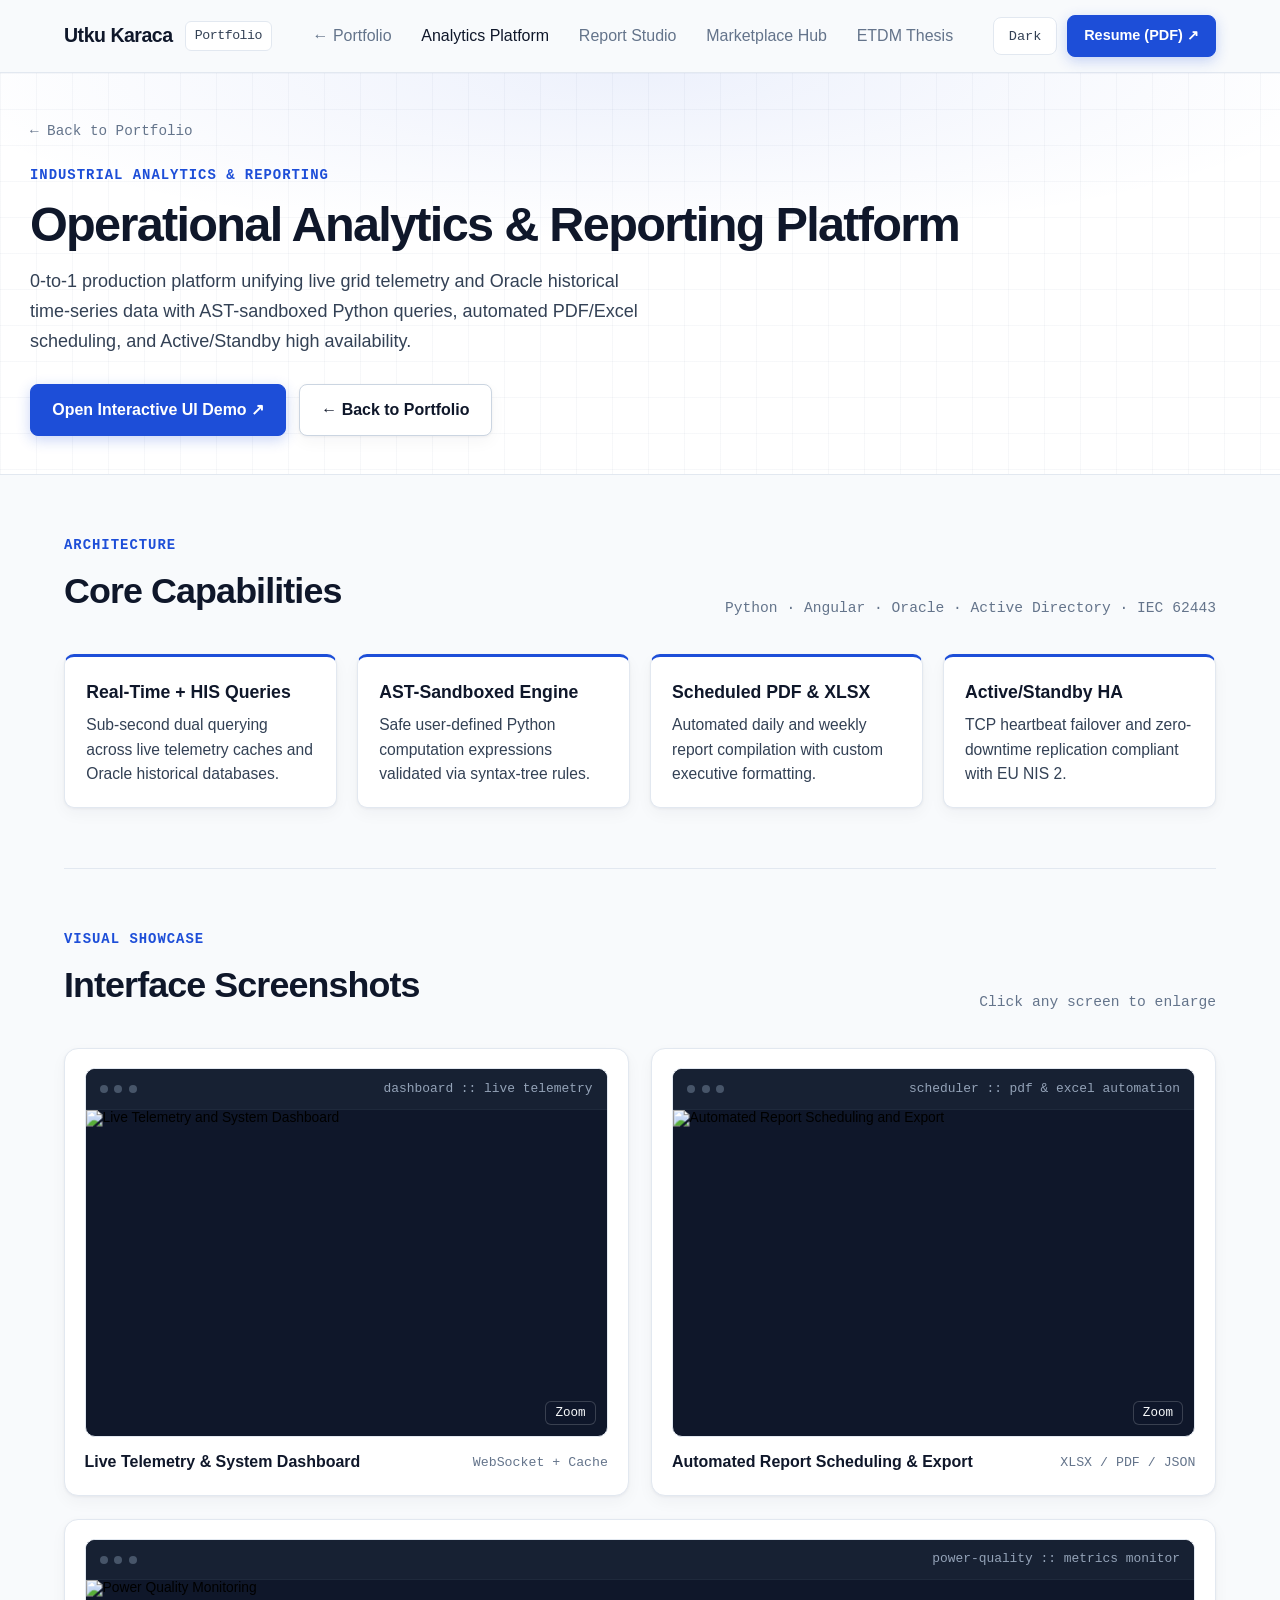
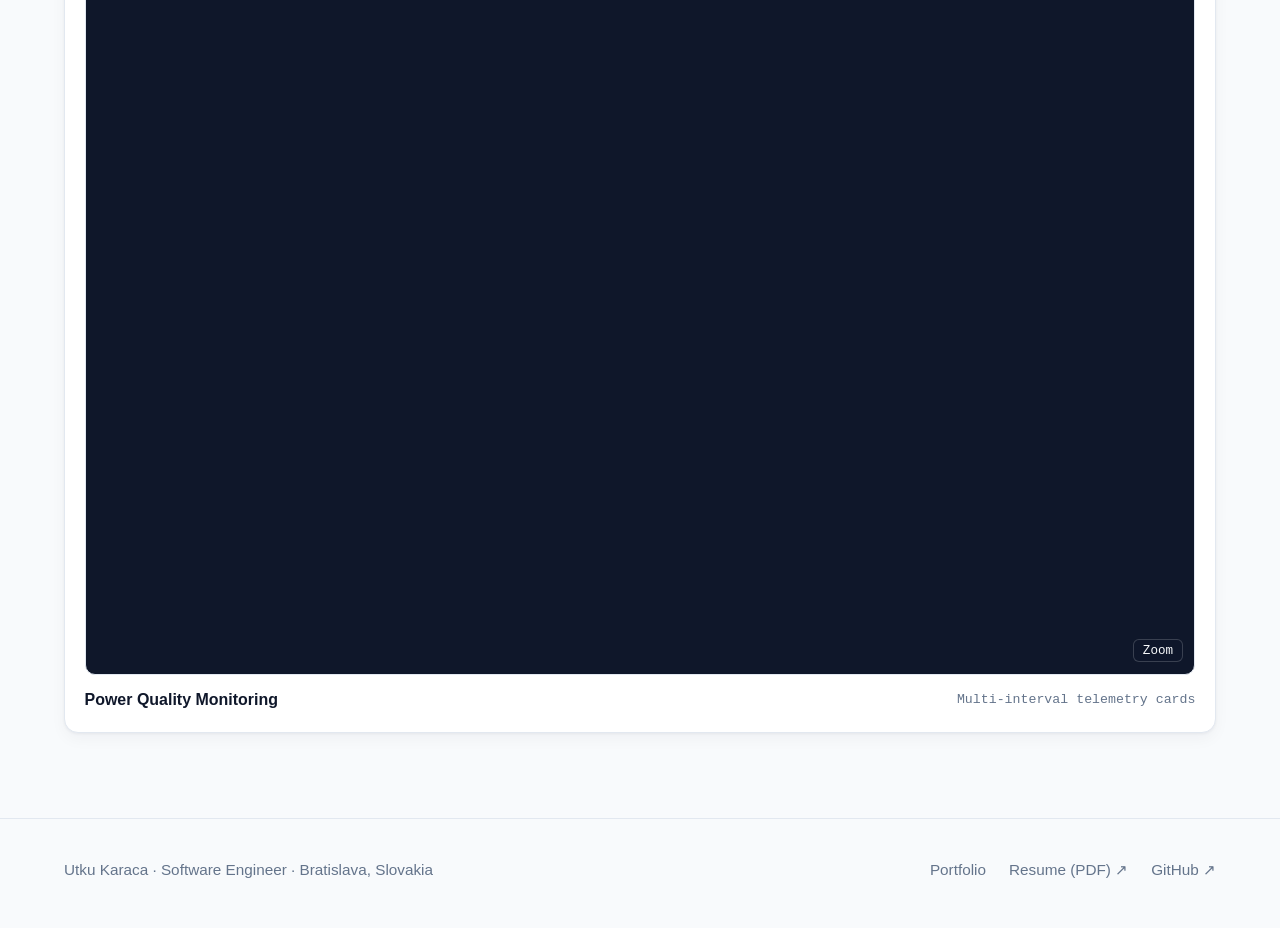
==== commit 1886d464: "Improve portfolio typography scale, hero showcase, and visual contrast" ====
--- a/advanced-reports.html
+++ b/advanced-reports.html
@@ -42,8 +42,8 @@
     </nav>
   </header>
 
-  <main class="container">
-    <section class="hero-subpage">
+  <section class="hero-band">
+    <div class="container hero-subpage">
       <a href="index.html" class="back-link">← Back to Portfolio</a>
       <p class="eyebrow">Industrial Analytics &amp; Reporting</p>
       <h1 class="hero-title">Operational Analytics &amp; Reporting Platform</h1>
@@ -54,7 +54,10 @@
         <a href="https://sqlkk.github.io/advanced_reports_stage" target="_blank" rel="noopener noreferrer" class="btn btn-primary">Open Interactive UI Demo ↗</a>
         <a href="index.html" class="btn btn-secondary">← Back to Portfolio</a>
       </div>
-    </section>
+    </div>
+  </section>
+
+  <main class="container">
 
     <section class="section">
       <div class="section-header">
--- a/assets/styles.css
+++ b/assets/styles.css
@@ -11,9 +11,9 @@
   --ink-muted: #64748b;
   --border: #e2e8f0;
   --border-strong: #cbd5e1;
-  --accent: #1a5276;
-  --accent-hover: #154360;
-  --accent-subtle: rgba(26, 82, 118, 0.08);
+  --accent: #1d4ed8;
+  --accent-hover: #1e40af;
+  --accent-subtle: rgba(29, 78, 216, 0.08);
   --accent-ink: #ffffff;
   --diagram-bg: #0f172a;
   --diagram-surface: #172133;
@@ -22,12 +22,12 @@
   --diagram-muted: #94a3b8;
   --diagram-accent: #60a5fa;
   --diagram-green: #34d399;
-  --header-bg: rgba(248, 250, 252, 0.88);
-  --shadow-sm: 0 1px 2px rgba(15, 23, 42, 0.04);
-  --shadow-md: 0 8px 24px rgba(15, 23, 42, 0.06);
-  --radius-sm: 6px;
+  --header-bg: rgba(248, 250, 252, 0.9);
+  --shadow-sm: 0 1px 3px rgba(15, 23, 42, 0.05), 0 6px 16px rgba(15, 23, 42, 0.04);
+  --shadow-md: 0 4px 12px rgba(15, 23, 42, 0.06), 0 16px 32px rgba(15, 23, 42, 0.08);
+  --radius-sm: 8px;
   --radius-md: 10px;
-  --radius-lg: 12px;
+  --radius-lg: 14px;
   --font-sans: 'Inter', -apple-system, BlinkMacSystemFont, 'Segoe UI', Roboto, sans-serif;
   --font-mono: 'JetBrains Mono', ui-monospace, SFMono-Regular, Menlo, Monaco, Consolas, monospace;
 }
@@ -52,9 +52,9 @@
   --diagram-muted: #94a3b8;
   --diagram-accent: #60a5fa;
   --diagram-green: #34d399;
-  --header-bg: rgba(11, 15, 23, 0.88);
-  --shadow-sm: 0 1px 2px rgba(0, 0, 0, 0.25);
-  --shadow-md: 0 12px 28px rgba(0, 0, 0, 0.35);
+  --header-bg: rgba(11, 15, 23, 0.9);
+  --shadow-sm: 0 2px 6px rgba(0, 0, 0, 0.3), 0 8px 20px rgba(0, 0, 0, 0.25);
+  --shadow-md: 0 8px 20px rgba(0, 0, 0, 0.35), 0 18px 36px rgba(0, 0, 0, 0.4);
 }
 
 *,
@@ -64,6 +64,7 @@
 }
 
 html {
+  font-size: 17px;
   scroll-behavior: smooth;
   -webkit-text-size-adjust: 100%;
 }
@@ -102,9 +103,9 @@
 
 /* Container & Layout */
 .container {
-  max-width: 1100px;
+  max-width: 1220px;
   margin: 0 auto;
-  padding: 0 1.5rem;
+  padding: 0 2rem;
 }
 
 /* Header & Navigation */
@@ -122,39 +123,39 @@
   align-items: center;
   justify-content: space-between;
   gap: 1rem;
-  height: 64px;
+  height: 72px;
 }
 
 .brand {
   display: inline-flex;
   align-items: center;
-  gap: 0.625rem;
+  gap: 0.7rem;
   font-weight: 700;
-  font-size: 1rem;
-  letter-spacing: -0.02em;
+  font-size: 1.15rem;
+  letter-spacing: -0.025em;
   color: var(--ink);
   white-space: nowrap;
 }
 
 .brand-loc {
   font-family: var(--font-mono);
-  font-size: 0.72rem;
+  font-size: 0.78rem;
   font-weight: 500;
-  color: var(--ink-muted);
-  padding: 0.15rem 0.45rem;
+  color: var(--ink-secondary);
+  padding: 0.2rem 0.55rem;
   border: 1px solid var(--border);
-  border-radius: 4px;
+  border-radius: 6px;
   background-color: var(--surface);
 }
 
 .nav-links {
   display: flex;
   align-items: center;
-  gap: 1.5rem;
+  gap: 1.75rem;
 }
 
 .nav-links a {
-  font-size: 0.875rem;
+  font-size: 0.94rem;
   font-weight: 500;
   color: var(--ink-muted);
   transition: color 0.15s ease;
@@ -169,17 +170,17 @@
 .header-actions {
   display: flex;
   align-items: center;
-  gap: 0.5rem;
+  gap: 0.6rem;
 }
 
 .icon-btn {
   display: inline-flex;
   align-items: center;
   justify-content: center;
-  height: 36px;
-  padding: 0 0.75rem;
-  font-family: var(--font-mono);
-  font-size: 0.75rem;
+  height: 38px;
+  padding: 0 0.85rem;
+  font-family: var(--font-mono);
+  font-size: 0.8rem;
   font-weight: 500;
   color: var(--ink-secondary);
   background-color: var(--surface);
@@ -211,8 +212,8 @@
 }
 
 .mobile-nav a {
-  padding: 0.5rem 0.25rem;
-  font-size: 0.9rem;
+  padding: 0.55rem 0.25rem;
+  font-size: 0.95rem;
   font-weight: 500;
   color: var(--ink-secondary);
 }
@@ -226,65 +227,112 @@
   display: inline-flex;
   align-items: center;
   justify-content: center;
-  gap: 0.4rem;
+  gap: 0.45rem;
   font-family: var(--font-sans);
-  font-size: 0.875rem;
-  font-weight: 600;
-  padding: 0.55rem 1rem;
+  font-size: 0.94rem;
+  font-weight: 600;
+  padding: 0.7rem 1.25rem;
   border-radius: var(--radius-sm);
   border: 1px solid transparent;
   cursor: pointer;
-  transition: background-color 0.15s ease, border-color 0.15s ease, color 0.15s ease, transform 0.15s ease;
+  transition: background-color 0.15s ease, border-color 0.15s ease, color 0.15s ease, transform 0.15s ease, box-shadow 0.15s ease;
   white-space: nowrap;
 }
 
 .btn-sm {
-  font-size: 0.8rem;
-  padding: 0.42rem 0.8rem;
+  font-size: 0.85rem;
+  padding: 0.5rem 0.95rem;
 }
 
 .btn-primary {
   background-color: var(--accent);
   color: var(--accent-ink);
   border-color: var(--accent);
+  box-shadow: 0 4px 14px rgba(29, 78, 216, 0.24);
 }
 
 .btn-primary:hover {
   background-color: var(--accent-hover);
   border-color: var(--accent-hover);
+  transform: translateY(-1px);
+  box-shadow: 0 6px 20px rgba(29, 78, 216, 0.3);
 }
 
 .btn-secondary {
   background-color: var(--surface);
   color: var(--ink);
-  border-color: var(--border);
+  border-color: var(--border-strong);
   box-shadow: var(--shadow-sm);
 }
 
 .btn-secondary:hover {
-  border-color: var(--border-strong);
+  border-color: var(--accent);
   background-color: var(--surface-muted);
+  transform: translateY(-1px);
 }
 
 .btn-ghost {
   background-color: transparent;
   color: var(--ink-secondary);
   border-color: transparent;
-  padding-left: 0.5rem;
-  padding-right: 0.5rem;
+  padding-left: 0.6rem;
+  padding-right: 0.6rem;
 }
 
 .btn-ghost:hover {
   color: var(--accent);
 }
 
-/* Hero Section */
+/* Hero Architectural Band */
+.hero-band {
+  position: relative;
+  border-bottom: 1px solid var(--border);
+  background-color: var(--surface);
+  background-image:
+    radial-gradient(ellipse 80% 60% at 50% 0%, var(--accent-subtle), transparent 70%),
+    linear-gradient(to right, rgba(148, 163, 184, 0.08) 1px, transparent 1px),
+    linear-gradient(to bottom, rgba(148, 163, 184, 0.08) 1px, transparent 1px);
+  background-size: 100% 100%, 36px 36px, 36px 36px;
+}
+
 .hero {
-  padding: 4rem 0 2.5rem;
+  padding: 3.5rem 0 3rem;
 }
 
 .hero-subpage {
-  padding: 2.75rem 0 2rem;
+  padding: 2.5rem 0 2.25rem;
+}
+
+.hero-grid {
+  display: grid;
+  grid-template-columns: 1.18fr 0.82fr;
+  gap: 2.5rem;
+  align-items: center;
+}
+
+.status-pill {
+  display: inline-flex;
+  align-items: center;
+  gap: 0.55rem;
+  font-family: var(--font-mono);
+  font-size: 0.8rem;
+  font-weight: 600;
+  color: var(--ink-secondary);
+  background-color: var(--surface);
+  border: 1px solid var(--border-strong);
+  border-radius: 999px;
+  padding: 0.35rem 0.9rem;
+  box-shadow: var(--shadow-sm);
+  margin-bottom: 1.15rem;
+}
+
+.status-dot {
+  width: 8px;
+  height: 8px;
+  border-radius: 50%;
+  background-color: #10b981;
+  box-shadow: 0 0 0 3px rgba(16, 185, 129, 0.18);
+  flex-shrink: 0;
 }
 
 .back-link {
@@ -292,10 +340,10 @@
   align-items: center;
   gap: 0.35rem;
   font-family: var(--font-mono);
-  font-size: 0.78rem;
+  font-size: 0.84rem;
   font-weight: 500;
   color: var(--ink-muted);
-  margin-bottom: 1.5rem;
+  margin-bottom: 1.25rem;
   transition: color 0.15s ease;
 }
 
@@ -305,48 +353,115 @@
 
 .eyebrow {
   font-family: var(--font-mono);
-  font-size: 0.75rem;
-  font-weight: 600;
-  letter-spacing: 0.08em;
+  font-size: 0.82rem;
+  font-weight: 600;
+  letter-spacing: 0.07em;
   text-transform: uppercase;
   color: var(--accent);
   margin-bottom: 0.75rem;
 }
 
 .hero-title {
-  font-size: clamp(2.15rem, 4.5vw, 3.25rem);
+  font-size: clamp(2.75rem, 4.8vw, 4rem);
   font-weight: 700;
-  letter-spacing: -0.03em;
-  line-height: 1.1;
+  letter-spacing: -0.035em;
+  line-height: 1.06;
   color: var(--ink);
 }
 
 .hero-subpage .hero-title {
-  font-size: clamp(1.85rem, 3.5vw, 2.5rem);
+  font-size: clamp(2.1rem, 3.8vw, 2.9rem);
 }
 
 .hero-role {
-  margin-top: 0.75rem;
-  font-size: clamp(1.05rem, 1.8vw, 1.25rem);
-  font-weight: 600;
-  color: var(--ink-secondary);
+  margin-top: 0.85rem;
+  font-size: clamp(1.2rem, 2vw, 1.45rem);
+  font-weight: 600;
+  color: var(--ink);
   letter-spacing: -0.015em;
 }
 
 .hero-summary {
   margin-top: 1rem;
-  max-width: 68ch;
-  font-size: 1rem;
+  max-width: 62ch;
+  font-size: 1.06rem;
   line-height: 1.65;
-  color: var(--ink-muted);
+  color: var(--ink-secondary);
 }
 
 .cta-group {
   display: flex;
   flex-wrap: wrap;
   align-items: center;
-  gap: 0.65rem;
-  margin-top: 1.5rem;
+  gap: 0.75rem;
+  margin-top: 1.65rem;
+}
+
+/* Hero Right-Column Systems Snapshot */
+.hero-showcase {
+  background: linear-gradient(145deg, #0f172a 0%, #162238 100%);
+  color: #f8fafc;
+  border: 1px solid #1e293b;
+  border-radius: var(--radius-lg);
+  box-shadow: 0 20px 44px rgba(15, 23, 42, 0.16);
+  overflow: hidden;
+}
+
+.showcase-bar {
+  display: flex;
+  align-items: center;
+  justify-content: space-between;
+  gap: 0.75rem;
+  padding: 0.65rem 1rem;
+  background-color: rgba(255, 255, 255, 0.04);
+  border-bottom: 1px solid rgba(255, 255, 255, 0.08);
+}
+
+.showcase-title {
+  font-family: var(--font-mono);
+  font-size: 0.78rem;
+  color: #94a3b8;
+}
+
+.showcase-body {
+  padding: 1.25rem 1.35rem;
+  display: flex;
+  flex-direction: column;
+  gap: 1rem;
+}
+
+.showcase-item {
+  padding-bottom: 0.9rem;
+  border-bottom: 1px solid rgba(255, 255, 255, 0.08);
+}
+
+.showcase-item:last-child {
+  padding-bottom: 0;
+  border-bottom: none;
+}
+
+.showcase-kicker {
+  font-family: var(--font-mono);
+  font-size: 0.74rem;
+  font-weight: 600;
+  letter-spacing: 0.07em;
+  text-transform: uppercase;
+  color: #60a5fa;
+  margin-bottom: 0.25rem;
+}
+
+.showcase-val {
+  font-size: 0.98rem;
+  font-weight: 600;
+  color: #f8fafc;
+  line-height: 1.35;
+}
+
+.showcase-sub {
+  margin-top: 0.2rem;
+  font-family: var(--font-mono);
+  font-size: 0.8rem;
+  color: #94a3b8;
 }
 
 /* Metrics Strip */
@@ -356,13 +471,14 @@
   grid-template-columns: repeat(4, 1fr);
   background-color: var(--surface);
   border: 1px solid var(--border);
+  border-top: 3px solid var(--accent);
   border-radius: var(--radius-lg);
   box-shadow: var(--shadow-sm);
   overflow: hidden;
 }
 
 .metric-cell {
-  padding: 1.15rem 1.25rem;
+  padding: 1.35rem 1.5rem;
   border-right: 1px solid var(--border);
 }
 
@@ -373,22 +489,28 @@
 .metric-value {
   font-family: var(--font-mono);
   font-variant-numeric: tabular-nums;
-  font-size: 1.35rem;
+  font-size: clamp(1.8rem, 2.6vw, 2.3rem);
   font-weight: 700;
-  letter-spacing: -0.02em;
-  color: var(--ink);
+  letter-spacing: -0.025em;
+  color: var(--accent);
+  line-height: 1.15;
 }
 
 .metric-label {
-  margin-top: 0.2rem;
-  font-size: 0.8rem;
-  color: var(--ink-muted);
+  margin-top: 0.35rem;
+  font-size: 0.9rem;
+  font-weight: 500;
+  color: var(--ink-secondary);
 }
 
 /* Sections */
 .section {
-  padding: 3rem 0;
+  padding: 3.5rem 0;
   border-top: 1px solid var(--border);
+}
+
+.section:first-child {
+  border-top: none;
 }
 
 .section-header {
@@ -397,21 +519,21 @@
   align-items: flex-end;
   justify-content: space-between;
   gap: 1rem;
-  margin-bottom: 1.75rem;
+  margin-bottom: 2rem;
 }
 
 .section-kicker {
   font-family: var(--font-mono);
-  font-size: 0.72rem;
-  font-weight: 600;
-  letter-spacing: 0.08em;
+  font-size: 0.82rem;
+  font-weight: 600;
+  letter-spacing: 0.07em;
   text-transform: uppercase;
   color: var(--accent);
   margin-bottom: 0.35rem;
 }
 
 .section-title {
-  font-size: clamp(1.4rem, 2.5vw, 1.75rem);
+  font-size: clamp(1.75rem, 2.8vw, 2.2rem);
   font-weight: 700;
   letter-spacing: -0.025em;
   color: var(--ink);
@@ -419,7 +541,7 @@
 
 .section-meta {
   font-family: var(--font-mono);
-  font-size: 0.8rem;
+  font-size: 0.86rem;
   color: var(--ink-muted);
 }
 
@@ -427,142 +549,196 @@
 .work-grid {
   display: grid;
   grid-template-columns: repeat(2, minmax(0, 1fr));
-  gap: 1.25rem;
+  gap: 1.35rem;
 }
 
 .work-card {
   display: flex;
   flex-direction: column;
   justify-content: space-between;
-  gap: 0.85rem;
-  padding: 1.35rem;
+  gap: 0.9rem;
+  padding: 1.5rem;
+  background-color: var(--surface);
+  border: 1px solid var(--border);
+  border-top: 3px solid var(--accent);
+  border-radius: var(--radius-lg);
+  box-shadow: var(--shadow-sm);
+  transition: transform 0.18s ease, box-shadow 0.18s ease, border-color 0.18s ease;
+}
+
+.work-card:hover {
+  transform: translateY(-2px);
+  box-shadow: var(--shadow-md);
+  border-color: var(--border-strong);
+}
+
+.work-card-top {
+  display: flex;
+  align-items: center;
+  justify-content: space-between;
+  gap: 0.75rem;
+}
+
+.role-badge {
+  font-family: var(--font-mono);
+  font-size: 0.8rem;
+  font-weight: 600;
+  color: var(--accent);
+  background-color: var(--accent-subtle);
+  padding: 0.25rem 0.65rem;
+  border-radius: 6px;
+  white-space: nowrap;
+}
+
+.flow-pill {
+  font-family: var(--font-mono);
+  font-size: 0.8rem;
+  color: var(--ink-secondary);
+  background-color: var(--surface-muted);
+  border: 1px solid var(--border);
+  border-radius: var(--radius-sm);
+  padding: 0.48rem 0.75rem;
+  overflow-x: auto;
+  white-space: nowrap;
+}
+
+.card-title {
+  font-size: 1.24rem;
+  font-weight: 700;
+  letter-spacing: -0.02em;
+  color: var(--ink);
+}
+
+.card-desc {
+  font-size: 0.98rem;
+  line-height: 1.6;
+  color: var(--ink-secondary);
+}
+
+.card-footer {
+  display: flex;
+  flex-wrap: wrap;
+  align-items: center;
+  justify-content: space-between;
+  gap: 0.75rem;
+  margin-top: auto;
+  padding-top: 0.35rem;
+}
+
+.tag-list {
+  display: flex;
+  flex-wrap: wrap;
+  gap: 0.45rem;
+}
+
+.tag {
+  font-family: var(--font-mono);
+  font-size: 0.8rem;
+  font-weight: 500;
+  color: var(--ink-secondary);
+  background-color: var(--surface-muted);
+  border: 1px solid var(--border);
+  padding: 0.26rem 0.62rem;
+  border-radius: 6px;
+}
+
+.inline-link {
+  font-size: 0.9rem;
+  font-weight: 600;
+  color: var(--accent);
+  white-space: nowrap;
+}
+
+.inline-link:hover {
+  text-decoration: underline;
+  text-underline-offset: 3px;
+}
+
+/* Featured Dark Centerpiece & Visual Project Grid */
+.project-featured {
+  display: grid;
+  grid-template-columns: 1.05fr 0.95fr;
+  gap: 2rem;
+  align-items: center;
+  padding: 2rem;
+  background: linear-gradient(135deg, #0f172a 0%, #172542 100%);
+  border: 1px solid #1e293b;
+  border-radius: var(--radius-lg);
+  color: #f8fafc;
+  box-shadow: var(--shadow-md);
+  margin-bottom: 1.5rem;
+}
+
+.project-featured-body {
+  display: flex;
+  flex-direction: column;
+  gap: 0.95rem;
+}
+
+.project-featured .eyebrow {
+  color: #60a5fa;
+}
+
+.project-featured .section-title {
+  color: #ffffff;
+}
+
+.project-featured .card-desc {
+  color: #cbd5e1;
+}
+
+.project-featured .tag {
+  background-color: rgba(255, 255, 255, 0.08);
+  border-color: rgba(255, 255, 255, 0.14);
+  color: #e2e8f0;
+}
+
+.project-featured .btn-primary {
+  background-color: #3b82f6;
+  border-color: #3b82f6;
+  color: #ffffff;
+}
+
+.project-featured .btn-primary:hover {
+  background-color: #2563eb;
+  border-color: #2563eb;
+}
+
+.project-featured .btn-secondary {
+  background-color: rgba(255, 255, 255, 0.08);
+  border-color: rgba(255, 255, 255, 0.18);
+  color: #f8fafc;
+}
+
+.project-featured .btn-secondary:hover {
+  background-color: rgba(255, 255, 255, 0.14);
+  border-color: rgba(255, 255, 255, 0.3);
+}
+
+.project-featured .inline-link {
+  color: #93c5fd;
+}
+
+.project-grid {
+  display: grid;
+  grid-template-columns: repeat(2, minmax(0, 1fr));
+  gap: 1.35rem;
+}
+
+.project-card {
+  display: flex;
+  flex-direction: column;
+  gap: 1.1rem;
+  padding: 1.4rem;
   background-color: var(--surface);
   border: 1px solid var(--border);
   border-radius: var(--radius-lg);
   box-shadow: var(--shadow-sm);
-}
-
-.work-card-top {
-  display: flex;
-  align-items: center;
-  justify-content: space-between;
-  gap: 0.75rem;
-}
-
-.role-badge {
-  font-family: var(--font-mono);
-  font-size: 0.7rem;
-  font-weight: 600;
-  color: var(--accent);
-  background-color: var(--accent-subtle);
-  padding: 0.2rem 0.5rem;
-  border-radius: 4px;
-  white-space: nowrap;
-}
-
-.flow-pill {
-  font-family: var(--font-mono);
-  font-size: 0.72rem;
-  color: var(--ink-secondary);
-  background-color: var(--surface-muted);
-  border: 1px solid var(--border);
-  border-radius: var(--radius-sm);
-  padding: 0.4rem 0.65rem;
-  overflow-x: auto;
-  white-space: nowrap;
-}
-
-.card-title {
-  font-size: 1.08rem;
-  font-weight: 700;
-  letter-spacing: -0.015em;
-  color: var(--ink);
-}
-
-.card-desc {
-  font-size: 0.9rem;
-  line-height: 1.55;
-  color: var(--ink-secondary);
-}
-
-.card-footer {
-  display: flex;
-  flex-wrap: wrap;
-  align-items: center;
-  justify-content: space-between;
-  gap: 0.75rem;
-  margin-top: auto;
-  padding-top: 0.35rem;
-}
-
-.tag-list {
-  display: flex;
-  flex-wrap: wrap;
-  gap: 0.4rem;
-}
-
-.tag {
-  font-family: var(--font-mono);
-  font-size: 0.72rem;
-  font-weight: 500;
-  color: var(--ink-secondary);
-  background-color: var(--surface-muted);
-  border: 1px solid var(--border);
-  padding: 0.18rem 0.5rem;
-  border-radius: 4px;
-}
-
-.inline-link {
-  font-size: 0.82rem;
-  font-weight: 600;
-  color: var(--accent);
-  white-space: nowrap;
-}
-
-.inline-link:hover {
-  text-decoration: underline;
-  text-underline-offset: 3px;
-}
-
-/* Featured Project & Visual Project Grid */
-.project-featured {
-  display: grid;
-  grid-template-columns: 1.05fr 0.95fr;
-  gap: 1.75rem;
-  align-items: center;
-  padding: 1.5rem;
-  background-color: var(--surface);
-  border: 1px solid var(--border);
-  border-radius: var(--radius-lg);
-  box-shadow: var(--shadow-sm);
-  margin-bottom: 1.25rem;
-}
-
-.project-featured-body {
-  display: flex;
-  flex-direction: column;
-  gap: 0.85rem;
-}
-
-.project-grid {
-  display: grid;
-  grid-template-columns: repeat(2, minmax(0, 1fr));
-  gap: 1.25rem;
-}
-
-.project-card {
-  display: flex;
-  flex-direction: column;
-  gap: 1rem;
-  padding: 1.25rem;
-  background-color: var(--surface);
-  border: 1px solid var(--border);
-  border-radius: var(--radius-lg);
-  box-shadow: var(--shadow-sm);
-  transition: border-color 0.15s ease, box-shadow 0.15s ease;
+  transition: border-color 0.18s ease, box-shadow 0.18s ease, transform 0.18s ease;
 }
 
 .project-card:hover {
+  transform: translateY(-3px);
   border-color: var(--border-strong);
   box-shadow: var(--shadow-md);
 }
@@ -570,7 +746,7 @@
 .project-card-body {
   display: flex;
   flex-direction: column;
-  gap: 0.6rem;
+  gap: 0.7rem;
   flex: 1;
 }
 
@@ -578,19 +754,19 @@
   display: flex;
   flex-wrap: wrap;
   align-items: center;
-  gap: 1rem;
+  gap: 1.15rem;
   margin-top: auto;
-  padding-top: 0.4rem;
+  padding-top: 0.45rem;
 }
 
 /* Compact Full-Width Strip Card (17 Acar) */
 .project-strip {
-  margin-top: 1.25rem;
+  margin-top: 1.35rem;
   display: grid;
-  grid-template-columns: 280px 1fr;
-  gap: 1.5rem;
-  align-items: center;
-  padding: 1.25rem;
+  grid-template-columns: 310px 1fr;
+  gap: 1.65rem;
+  align-items: center;
+  padding: 1.4rem;
   background-color: var(--surface);
   border: 1px solid var(--border);
   border-radius: var(--radius-lg);
@@ -605,12 +781,16 @@
   overflow: hidden;
 }
 
+.project-featured .window-frame {
+  border-color: rgba(255, 255, 255, 0.12);
+}
+
 .window-bar {
   display: flex;
   align-items: center;
   justify-content: space-between;
   gap: 0.75rem;
-  padding: 0.5rem 0.75rem;
+  padding: 0.55rem 0.85rem;
   background-color: var(--diagram-surface);
   border-bottom: 1px solid var(--diagram-border);
 }
@@ -618,7 +798,7 @@
 .window-dots {
   display: inline-flex;
   align-items: center;
-  gap: 0.35rem;
+  gap: 0.38rem;
 }
 
 .window-dot {
@@ -630,7 +810,7 @@
 
 .window-title {
   font-family: var(--font-mono);
-  font-size: 0.7rem;
+  font-size: 0.76rem;
   color: var(--diagram-muted);
   white-space: nowrap;
   overflow: hidden;
@@ -683,16 +863,16 @@
 
 .zoom-hint {
   position: absolute;
-  right: 0.6rem;
-  bottom: 0.6rem;
-  font-family: var(--font-mono);
-  font-size: 0.68rem;
+  right: 0.65rem;
+  bottom: 0.65rem;
+  font-family: var(--font-mono);
+  font-size: 0.74rem;
   font-weight: 500;
   color: #f8fafc;
-  background-color: rgba(15, 23, 42, 0.82);
-  border: 1px solid rgba(255, 255, 255, 0.16);
-  padding: 0.18rem 0.45rem;
-  border-radius: 4px;
+  background-color: rgba(15, 23, 42, 0.86);
+  border: 1px solid rgba(255, 255, 255, 0.18);
+  padding: 0.22rem 0.55rem;
+  border-radius: 6px;
   pointer-events: none;
 }
 
@@ -711,27 +891,27 @@
 
 .svg-label {
   font-family: var(--font-mono);
+  font-size: 12.5px;
+  fill: #e2e8f0;
+  font-weight: 600;
+}
+
+.svg-sublabel {
+  font-family: var(--font-mono);
   font-size: 11px;
-  fill: #e2e8f0;
-  font-weight: 600;
-}
-
-.svg-sublabel {
-  font-family: var(--font-mono);
-  font-size: 9.5px;
   fill: #94a3b8;
 }
 
 .svg-accent-text {
   font-family: var(--font-mono);
-  font-size: 10px;
+  font-size: 11px;
   fill: #60a5fa;
   font-weight: 600;
 }
 
 .svg-green-text {
   font-family: var(--font-mono);
-  font-size: 10px;
+  font-size: 11px;
   fill: #34d399;
   font-weight: 600;
 }
@@ -789,10 +969,179 @@
 .background-grid {
   display: grid;
   grid-template-columns: 0.9fr 1.1fr;
-  gap: 1.25rem;
+  gap: 1.35rem;
 }
 
 .panel {
+  padding: 1.5rem;
+  background-color: var(--surface);
+  border: 1px solid var(--border);
+  border-radius: var(--radius-lg);
+  box-shadow: var(--shadow-sm);
+}
+
+.panel-title {
+  font-family: var(--font-mono);
+  font-size: 0.82rem;
+  font-weight: 600;
+  letter-spacing: 0.07em;
+  text-transform: uppercase;
+  color: var(--accent);
+  margin-bottom: 1.15rem;
+}
+
+.edu-item {
+  padding-bottom: 1.15rem;
+  margin-bottom: 1.15rem;
+  border-bottom: 1px solid var(--border);
+}
+
+.edu-item:last-child {
+  padding-bottom: 0;
+  margin-bottom: 0;
+  border-bottom: none;
+}
+
+.edu-top {
+  display: flex;
+  flex-wrap: wrap;
+  align-items: baseline;
+  justify-content: space-between;
+  gap: 0.5rem;
+}
+
+.edu-degree {
+  font-size: 1.06rem;
+  font-weight: 700;
+  color: var(--ink);
+}
+
+.edu-years {
+  font-family: var(--font-mono);
+  font-size: 0.8rem;
+  color: var(--ink-muted);
+}
+
+.edu-school {
+  margin-top: 0.25rem;
+  font-size: 0.94rem;
+  font-weight: 500;
+  color: var(--ink-secondary);
+}
+
+.edu-note {
+  margin-top: 0.4rem;
+  font-size: 0.9rem;
+  color: var(--ink-muted);
+}
+
+.stack-rows {
+  display: flex;
+  flex-direction: column;
+  gap: 0.85rem;
+}
+
+.stack-row {
+  display: grid;
+  grid-template-columns: 165px 1fr;
+  gap: 0.75rem;
+  align-items: baseline;
+  padding-bottom: 0.75rem;
+  border-bottom: 1px solid var(--border);
+}
+
+.stack-row:last-child {
+  padding-bottom: 0;
+  border-bottom: none;
+}
+
+.stack-key {
+  font-family: var(--font-mono);
+  font-size: 0.82rem;
+  font-weight: 600;
+  color: var(--ink-muted);
+}
+
+.stack-val {
+  font-size: 0.94rem;
+  color: var(--ink-secondary);
+}
+
+/* Subpages: Spec Grid, Gallery, Math & Benchmark Tables */
+.spec-grid {
+  display: grid;
+  grid-template-columns: repeat(auto-fit, minmax(220px, 1fr));
+  gap: 1.15rem;
+}
+
+.spec-card {
+  padding: 1.25rem;
+  background-color: var(--surface);
+  border: 1px solid var(--border);
+  border-top: 3px solid var(--accent);
+  border-radius: var(--radius-md);
+  box-shadow: var(--shadow-sm);
+}
+
+.spec-title {
+  font-size: 1.04rem;
+  font-weight: 700;
+  color: var(--ink);
+  margin-bottom: 0.4rem;
+}
+
+.spec-desc {
+  font-size: 0.92rem;
+  line-height: 1.55;
+  color: var(--ink-secondary);
+}
+
+.gallery-grid {
+  display: grid;
+  grid-template-columns: repeat(2, minmax(0, 1fr));
+  gap: 1.35rem;
+}
+
+.gallery-card {
+  display: flex;
+  flex-direction: column;
+  gap: 0.75rem;
+  padding: 1.15rem;
+  background-color: var(--surface);
+  border: 1px solid var(--border);
+  border-radius: var(--radius-lg);
+  box-shadow: var(--shadow-sm);
+}
+
+.gallery-card-wide {
+  grid-column: span 2;
+}
+
+.gallery-caption {
+  display: flex;
+  align-items: center;
+  justify-content: space-between;
+  gap: 0.5rem;
+  font-size: 0.94rem;
+  font-weight: 600;
+  color: var(--ink);
+}
+
+.gallery-sub {
+  font-family: var(--font-mono);
+  font-size: 0.78rem;
+  font-weight: 500;
+  color: var(--ink-muted);
+}
+
+/* Thesis Diagrams, MathML Cards & Benchmark Tables */
+.diagram-split {
+  display: grid;
+  grid-template-columns: 1fr;
+  gap: 1.35rem;
+}
+
+.diagram-panel {
   padding: 1.35rem;
   background-color: var(--surface);
   border: 1px solid var(--border);
@@ -800,228 +1149,65 @@
   box-shadow: var(--shadow-sm);
 }
 
-.panel-title {
-  font-family: var(--font-mono);
-  font-size: 0.75rem;
-  font-weight: 600;
-  letter-spacing: 0.08em;
+.diagram-panel-title {
+  font-family: var(--font-mono);
+  font-size: 0.82rem;
+  font-weight: 600;
+  letter-spacing: 0.06em;
   text-transform: uppercase;
-  color: var(--accent);
-  margin-bottom: 1rem;
-}
-
-.edu-item {
-  padding-bottom: 1rem;
-  margin-bottom: 1rem;
-  border-bottom: 1px solid var(--border);
-}
-
-.edu-item:last-child {
-  padding-bottom: 0;
-  margin-bottom: 0;
-  border-bottom: none;
-}
-
-.edu-top {
-  display: flex;
-  flex-wrap: wrap;
-  align-items: baseline;
-  justify-content: space-between;
-  gap: 0.5rem;
-}
-
-.edu-degree {
-  font-size: 0.98rem;
-  font-weight: 700;
-  color: var(--ink);
-}
-
-.edu-years {
-  font-family: var(--font-mono);
-  font-size: 0.75rem;
-  color: var(--ink-muted);
-}
-
-.edu-school {
-  margin-top: 0.2rem;
-  font-size: 0.88rem;
-  font-weight: 500;
-  color: var(--ink-secondary);
-}
-
-.edu-note {
-  margin-top: 0.35rem;
-  font-size: 0.84rem;
-  color: var(--ink-muted);
-}
-
-.stack-rows {
-  display: flex;
-  flex-direction: column;
-  gap: 0.75rem;
-}
-
-.stack-row {
-  display: grid;
-  grid-template-columns: 165px 1fr;
-  gap: 0.75rem;
-  align-items: baseline;
-  padding-bottom: 0.7rem;
-  border-bottom: 1px solid var(--border);
-}
-
-.stack-row:last-child {
-  padding-bottom: 0;
-  border-bottom: none;
-}
-
-.stack-key {
-  font-family: var(--font-mono);
-  font-size: 0.76rem;
-  font-weight: 600;
-  color: var(--ink-muted);
-}
-
-.stack-val {
-  font-size: 0.88rem;
-  color: var(--ink-secondary);
-}
-
-/* Subpages: Spec Grid, Gallery, Math & Benchmark Tables */
-.spec-grid {
-  display: grid;
-  grid-template-columns: repeat(auto-fit, minmax(210px, 1fr));
-  gap: 1rem;
-}
-
-.spec-card {
-  padding: 1.1rem;
-  background-color: var(--surface);
-  border: 1px solid var(--border);
-  border-radius: var(--radius-md);
-}
-
-.spec-title {
-  font-size: 0.95rem;
-  font-weight: 700;
-  color: var(--ink);
-  margin-bottom: 0.35rem;
-}
-
-.spec-desc {
-  font-size: 0.85rem;
-  line-height: 1.5;
-  color: var(--ink-muted);
-}
-
-.gallery-grid {
+  color: var(--ink-secondary);
+  margin-bottom: 0.9rem;
+}
+
+.math-grid {
   display: grid;
   grid-template-columns: repeat(2, minmax(0, 1fr));
-  gap: 1.25rem;
-}
-
-.gallery-card {
-  display: flex;
-  flex-direction: column;
-  gap: 0.65rem;
-  padding: 1rem;
+  gap: 1.35rem;
+}
+
+.math-card {
+  padding: 1.35rem;
   background-color: var(--surface);
   border: 1px solid var(--border);
   border-radius: var(--radius-lg);
-}
-
-.gallery-card-wide {
-  grid-column: span 2;
-}
-
-.gallery-caption {
-  display: flex;
-  align-items: center;
-  justify-content: space-between;
-  gap: 0.5rem;
-  font-size: 0.86rem;
-  font-weight: 600;
-  color: var(--ink);
-}
-
-.gallery-sub {
-  font-family: var(--font-mono);
-  font-size: 0.74rem;
-  font-weight: 500;
-  color: var(--ink-muted);
-}
-
-/* Thesis Diagrams, MathML Cards & Benchmark Tables */
-.diagram-split {
-  display: grid;
-  grid-template-columns: 1fr;
-  gap: 1.25rem;
-}
-
-.diagram-panel {
-  padding: 1.25rem;
-  background-color: var(--surface);
-  border: 1px solid var(--border);
-  border-radius: var(--radius-lg);
-}
-
-.diagram-panel-title {
-  font-family: var(--font-mono);
-  font-size: 0.75rem;
-  font-weight: 600;
-  letter-spacing: 0.06em;
-  text-transform: uppercase;
-  color: var(--ink-muted);
-  margin-bottom: 0.9rem;
-}
-
-.math-grid {
-  display: grid;
-  grid-template-columns: repeat(2, minmax(0, 1fr));
-  gap: 1.25rem;
-}
-
-.math-card {
-  padding: 1.25rem;
-  background-color: var(--surface);
-  border: 1px solid var(--border);
-  border-radius: var(--radius-lg);
+  box-shadow: var(--shadow-sm);
   overflow-x: auto;
 }
 
 .math-card h3 {
   font-family: var(--font-mono);
-  font-size: 0.78rem;
+  font-size: 0.82rem;
   font-weight: 600;
   text-transform: uppercase;
   letter-spacing: 0.06em;
   color: var(--accent);
-  margin-bottom: 0.75rem;
+  margin-bottom: 0.8rem;
 }
 
 .math-card math {
-  font-size: 1.02rem;
+  font-size: 1.08rem;
   color: var(--ink);
-  margin: 0.5rem 0;
+  margin: 0.55rem 0;
 }
 
 .math-note {
-  margin-top: 0.65rem;
-  font-size: 0.84rem;
-  color: var(--ink-muted);
+  margin-top: 0.7rem;
+  font-size: 0.9rem;
+  color: var(--ink-secondary);
 }
 
 .table-grid {
   display: grid;
   grid-template-columns: repeat(2, minmax(0, 1fr));
-  gap: 1.25rem;
+  gap: 1.35rem;
 }
 
 .table-card {
   background-color: var(--surface);
   border: 1px solid var(--border);
   border-radius: var(--radius-lg);
-  padding: 1.25rem;
+  box-shadow: var(--shadow-sm);
+  padding: 1.35rem;
   overflow-x: auto;
 }
 
@@ -1030,29 +1216,29 @@
 }
 
 .table-card h3 {
-  font-size: 1rem;
+  font-size: 1.08rem;
   font-weight: 700;
   color: var(--ink);
-  margin-bottom: 0.85rem;
+  margin-bottom: 0.9rem;
 }
 
 .data-table {
   width: 100%;
   border-collapse: collapse;
-  font-size: 0.84rem;
+  font-size: 0.9rem;
   font-variant-numeric: tabular-nums;
 }
 
 .data-table th,
 .data-table td {
-  padding: 0.55rem 0.65rem;
+  padding: 0.6rem 0.7rem;
   text-align: left;
   border-bottom: 1px solid var(--border);
 }
 
 .data-table th {
   font-family: var(--font-mono);
-  font-size: 0.72rem;
+  font-size: 0.76rem;
   font-weight: 600;
   text-transform: uppercase;
   letter-spacing: 0.05em;
@@ -1076,9 +1262,9 @@
 
 .delta-pos {
   display: inline-block;
-  padding: 0.12rem 0.45rem;
-  border-radius: 4px;
-  font-size: 0.76rem;
+  padding: 0.15rem 0.5rem;
+  border-radius: 5px;
+  font-size: 0.8rem;
   font-weight: 600;
   background-color: rgba(16, 185, 129, 0.14);
   color: #047857;
@@ -1090,9 +1276,9 @@
 
 .delta-mix {
   display: inline-block;
-  padding: 0.12rem 0.45rem;
-  border-radius: 4px;
-  font-size: 0.76rem;
+  padding: 0.15rem 0.5rem;
+  border-radius: 5px;
+  font-size: 0.8rem;
   font-weight: 600;
   background-color: rgba(245, 158, 11, 0.15);
   color: #b45309;
@@ -1104,9 +1290,9 @@
 
 .delta-neu {
   display: inline-block;
-  padding: 0.12rem 0.45rem;
-  border-radius: 4px;
-  font-size: 0.76rem;
+  padding: 0.15rem 0.5rem;
+  border-radius: 5px;
+  font-size: 0.8rem;
   font-weight: 600;
   background-color: var(--surface-muted);
   color: var(--ink-muted);
@@ -1115,8 +1301,8 @@
 /* Footer */
 .site-footer {
   border-top: 1px solid var(--border);
-  padding: 2rem 0 2.5rem;
-  margin-top: 1rem;
+  padding: 2.25rem 0 2.75rem;
+  margin-top: 1.5rem;
 }
 
 .footer-inner {
@@ -1125,14 +1311,14 @@
   align-items: center;
   justify-content: space-between;
   gap: 1rem;
-  font-size: 0.84rem;
+  font-size: 0.9rem;
   color: var(--ink-muted);
 }
 
 .footer-links {
   display: flex;
   flex-wrap: wrap;
-  gap: 1.25rem;
+  gap: 1.35rem;
 }
 
 .footer-links a:hover {
@@ -1141,7 +1327,7 @@
 
 /* Lightbox Dialog */
 .lightbox {
-  max-width: min(92vw, 1120px);
+  max-width: min(92vw, 1180px);
   max-height: 90vh;
   margin: auto;
   padding: 0;
@@ -1153,7 +1339,7 @@
 }
 
 .lightbox::backdrop {
-  background-color: rgba(2, 6, 23, 0.8);
+  background-color: rgba(2, 6, 23, 0.82);
   backdrop-filter: blur(4px);
 }
 
@@ -1162,26 +1348,26 @@
   align-items: center;
   justify-content: space-between;
   gap: 1rem;
-  padding: 0.75rem 1rem;
+  padding: 0.8rem 1.1rem;
   background-color: var(--diagram-surface);
   border-bottom: 1px solid var(--diagram-border);
 }
 
 .lightbox-caption {
   font-family: var(--font-mono);
+  font-size: 0.85rem;
+  color: var(--diagram-ink);
+}
+
+.lightbox-close {
+  font-family: var(--font-mono);
   font-size: 0.8rem;
-  color: var(--diagram-ink);
-}
-
-.lightbox-close {
-  font-family: var(--font-mono);
-  font-size: 0.76rem;
   font-weight: 600;
   color: var(--diagram-ink);
   background-color: transparent;
   border: 1px solid var(--diagram-border);
-  border-radius: 4px;
-  padding: 0.3rem 0.65rem;
+  border-radius: 6px;
+  padding: 0.35rem 0.75rem;
   cursor: pointer;
 }
 
@@ -1191,7 +1377,7 @@
 }
 
 .lightbox-body {
-  padding: 0.75rem;
+  padding: 0.85rem;
   display: flex;
   justify-content: center;
   align-items: center;
@@ -1205,7 +1391,8 @@
 }
 
 /* Responsive Breakpoints */
-@media (max-width: 900px) {
+@media (max-width: 960px) {
+  .hero-grid,
   .project-featured,
   .background-grid {
     grid-template-columns: 1fr;
@@ -1230,6 +1417,14 @@
 }
 
 @media (max-width: 768px) {
+  html {
+    font-size: 16px;
+  }
+
+  .container {
+    padding: 0 1.25rem;
+  }
+
   .nav-links {
     display: none;
   }
@@ -1259,7 +1454,7 @@
 
 @media (max-width: 520px) {
   .hero {
-    padding: 2.75rem 0 2rem;
+    padding: 2.5rem 0 2rem;
   }
 
   .metrics-strip {
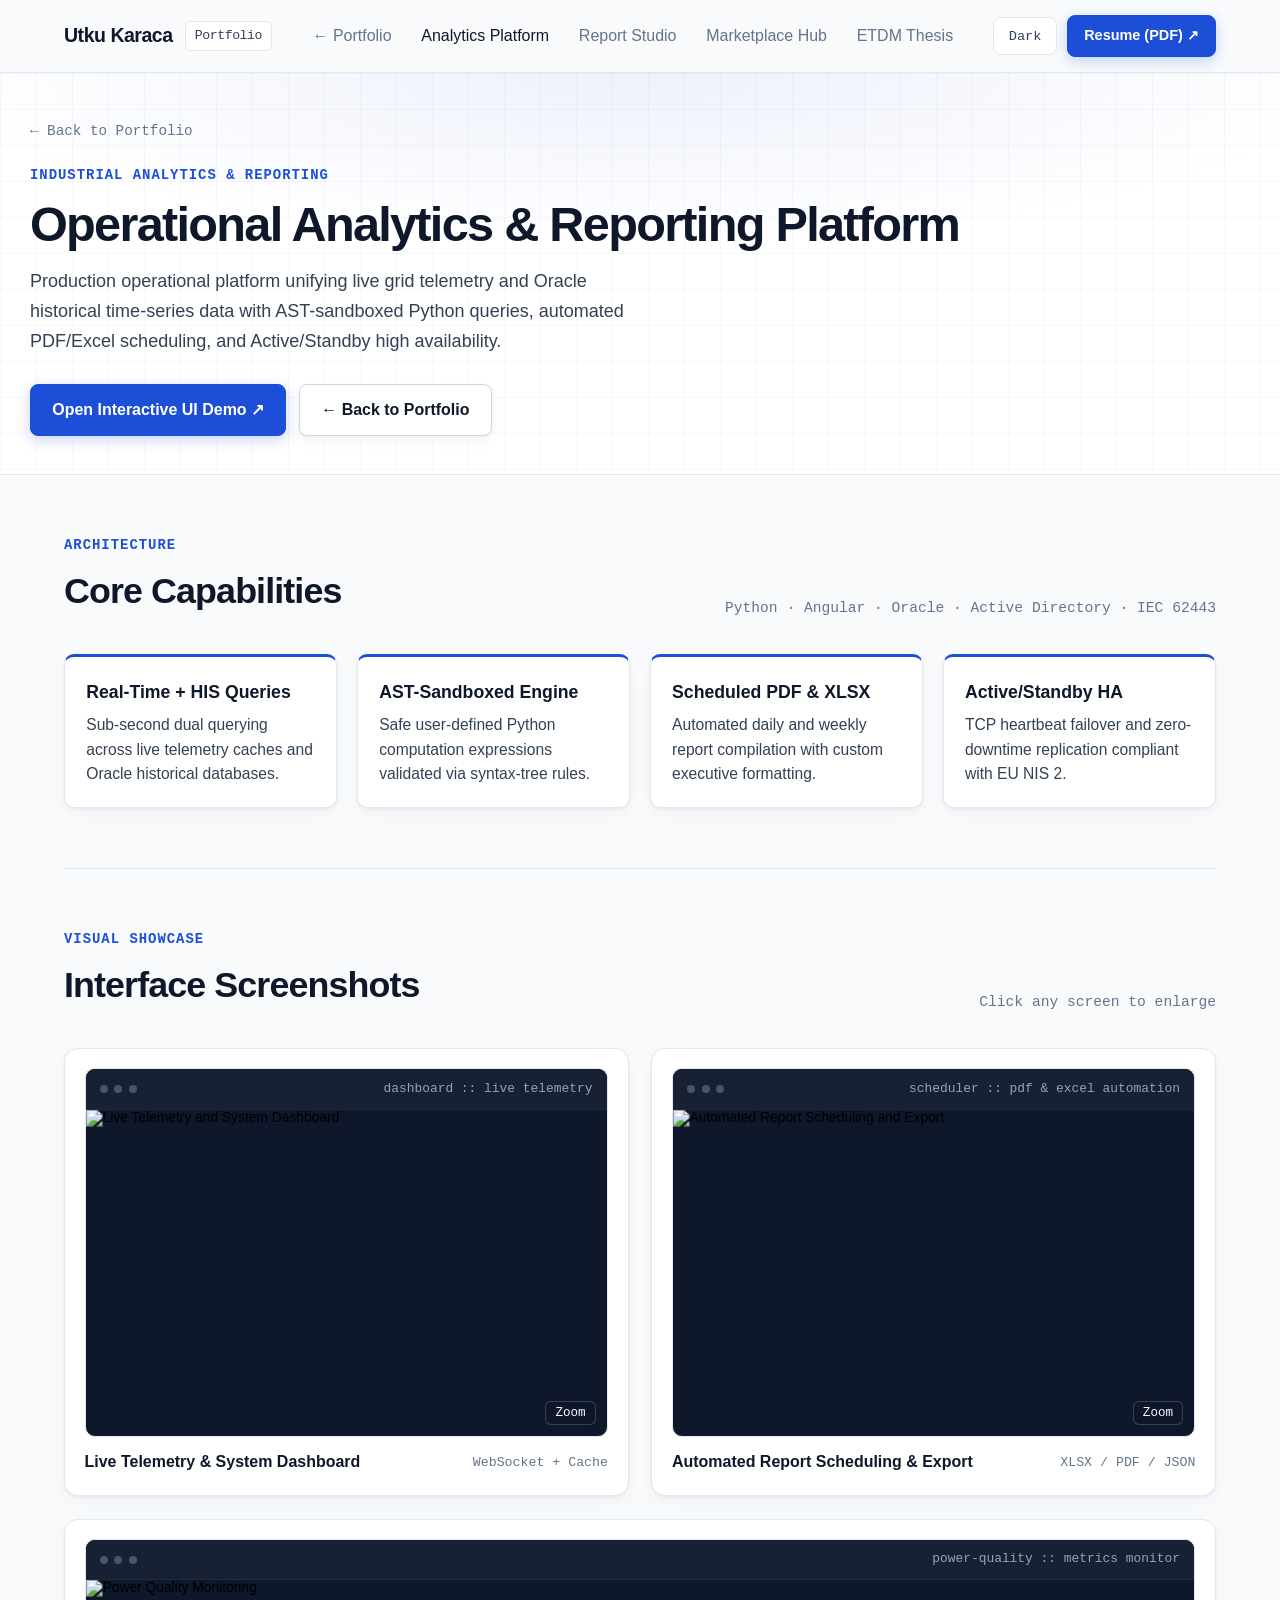
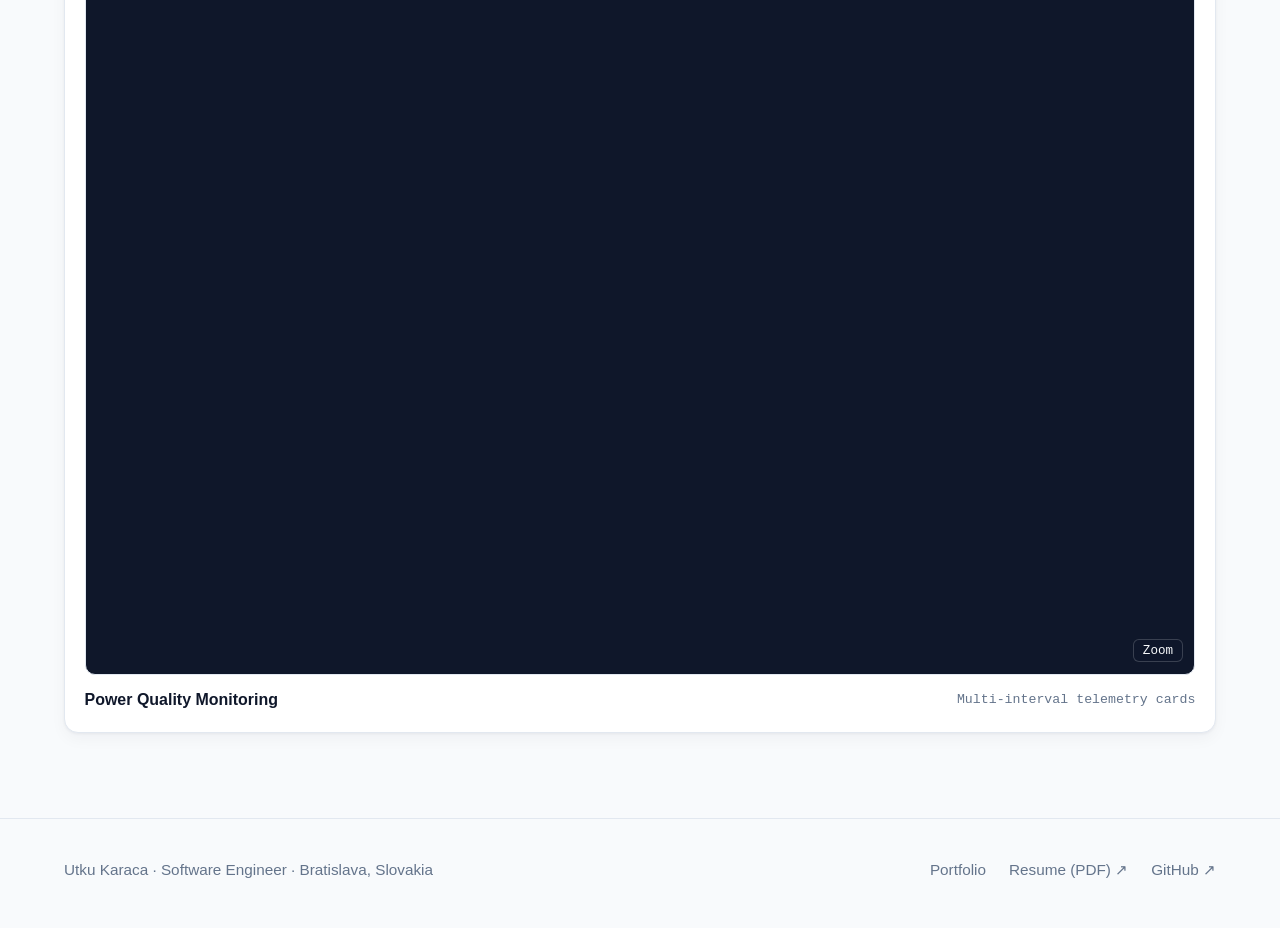
==== commit d59df092: "Refocus portfolio around engineering role, remove hype metrics, and move research/tools to bottom" ====
--- a/advanced-reports.html
+++ b/advanced-reports.html
@@ -48,7 +48,7 @@
       <p class="eyebrow">Industrial Analytics &amp; Reporting</p>
       <h1 class="hero-title">Operational Analytics &amp; Reporting Platform</h1>
       <p class="hero-summary">
-        0-to-1 production platform unifying live grid telemetry and Oracle historical time-series data with AST-sandboxed Python queries, automated PDF/Excel scheduling, and Active/Standby high availability.
+        Production operational platform unifying live grid telemetry and Oracle historical time-series data with AST-sandboxed Python queries, automated PDF/Excel scheduling, and Active/Standby high availability.
       </p>
       <div class="cta-group">
         <a href="https://sqlkk.github.io/advanced_reports_stage" target="_blank" rel="noopener noreferrer" class="btn btn-primary">Open Interactive UI Demo ↗</a>
--- a/assets/styles.css
+++ b/assets/styles.css
@@ -464,43 +464,84 @@
   color: #94a3b8;
 }
 
-/* Metrics Strip */
-.metrics-strip {
-  margin-top: 2.25rem;
+/* Experience Intro & Prior Internships Strip */
+.exp-intro {
+  max-width: 74ch;
+  font-size: 1.02rem;
+  line-height: 1.65;
+  color: var(--ink-secondary);
+  margin-bottom: 1.6rem;
+}
+
+.prior-grid {
+  margin-top: 1.25rem;
   display: grid;
-  grid-template-columns: repeat(4, 1fr);
-  background-color: var(--surface);
-  border: 1px solid var(--border);
-  border-top: 3px solid var(--accent);
+  grid-template-columns: repeat(2, minmax(0, 1fr));
+  gap: 1.25rem;
+}
+
+.prior-card {
+  display: flex;
+  flex-direction: column;
+  gap: 0.25rem;
+  padding: 1.1rem 1.35rem;
+  background-color: var(--surface);
+  border: 1px solid var(--border);
+  border-radius: var(--radius-md);
+}
+
+.prior-top {
+  display: flex;
+  flex-wrap: wrap;
+  align-items: baseline;
+  justify-content: space-between;
+  gap: 0.5rem;
+}
+
+.prior-company {
+  font-size: 0.98rem;
+  font-weight: 700;
+  color: var(--ink);
+}
+
+.prior-date {
+  font-family: var(--font-mono);
+  font-size: 0.78rem;
+  color: var(--ink-muted);
+}
+
+.prior-role {
+  font-size: 0.9rem;
+  color: var(--ink-secondary);
+}
+
+/* Stack Grid */
+.stack-grid {
+  display: grid;
+  grid-template-columns: repeat(2, minmax(0, 1fr));
+  gap: 1.25rem;
+}
+
+.stack-card {
+  padding: 1.35rem 1.5rem;
+  background-color: var(--surface);
+  border: 1px solid var(--border);
   border-radius: var(--radius-lg);
   box-shadow: var(--shadow-sm);
-  overflow: hidden;
-}
-
-.metric-cell {
-  padding: 1.35rem 1.5rem;
-  border-right: 1px solid var(--border);
-}
-
-.metric-cell:last-child {
-  border-right: none;
-}
-
-.metric-value {
-  font-family: var(--font-mono);
-  font-variant-numeric: tabular-nums;
-  font-size: clamp(1.8rem, 2.6vw, 2.3rem);
-  font-weight: 700;
-  letter-spacing: -0.025em;
+}
+
+.stack-card-wide {
+  grid-column: span 2;
+}
+
+.stack-card-title {
+  font-family: var(--font-mono);
+  font-size: 0.8rem;
+  font-weight: 600;
+  letter-spacing: 0.06em;
+  text-transform: uppercase;
   color: var(--accent);
-  line-height: 1.15;
-}
-
-.metric-label {
-  margin-top: 0.35rem;
-  font-size: 0.9rem;
-  font-weight: 500;
-  color: var(--ink-secondary);
+  margin-bottom: 0.8rem;
 }
 
 /* Sections */
@@ -978,6 +1019,11 @@
   border: 1px solid var(--border);
   border-radius: var(--radius-lg);
   box-shadow: var(--shadow-sm);
+}
+
+.panel + .project-featured {
+  margin-top: 1.5rem;
+  margin-bottom: 0;
 }
 
 .panel-title {
@@ -1394,25 +1440,8 @@
 @media (max-width: 960px) {
   .hero-grid,
   .project-featured,
-  .background-grid {
-    grid-template-columns: 1fr;
-  }
-
   .project-strip {
     grid-template-columns: 1fr;
-  }
-
-  .metrics-strip {
-    grid-template-columns: repeat(2, 1fr);
-  }
-
-  .metric-cell:nth-child(2) {
-    border-right: none;
-  }
-
-  .metric-cell:nth-child(1),
-  .metric-cell:nth-child(2) {
-    border-bottom: 1px solid var(--border);
   }
 }
 
@@ -1434,6 +1463,8 @@
   }
 
   .work-grid,
+  .prior-grid,
+  .stack-grid,
   .project-grid,
   .gallery-grid,
   .math-grid,
@@ -1445,28 +1476,10 @@
   .table-card-wide {
     grid-column: span 1;
   }
-
-  .stack-row {
-    grid-template-columns: 1fr;
-    gap: 0.25rem;
-  }
 }
 
 @media (max-width: 520px) {
   .hero {
     padding: 2.5rem 0 2rem;
   }
-
-  .metrics-strip {
-    grid-template-columns: 1fr;
-  }
-
-  .metric-cell {
-    border-right: none;
-    border-bottom: 1px solid var(--border);
-  }
-
-  .metric-cell:last-child {
-    border-bottom: none;
-  }
-}
+}
